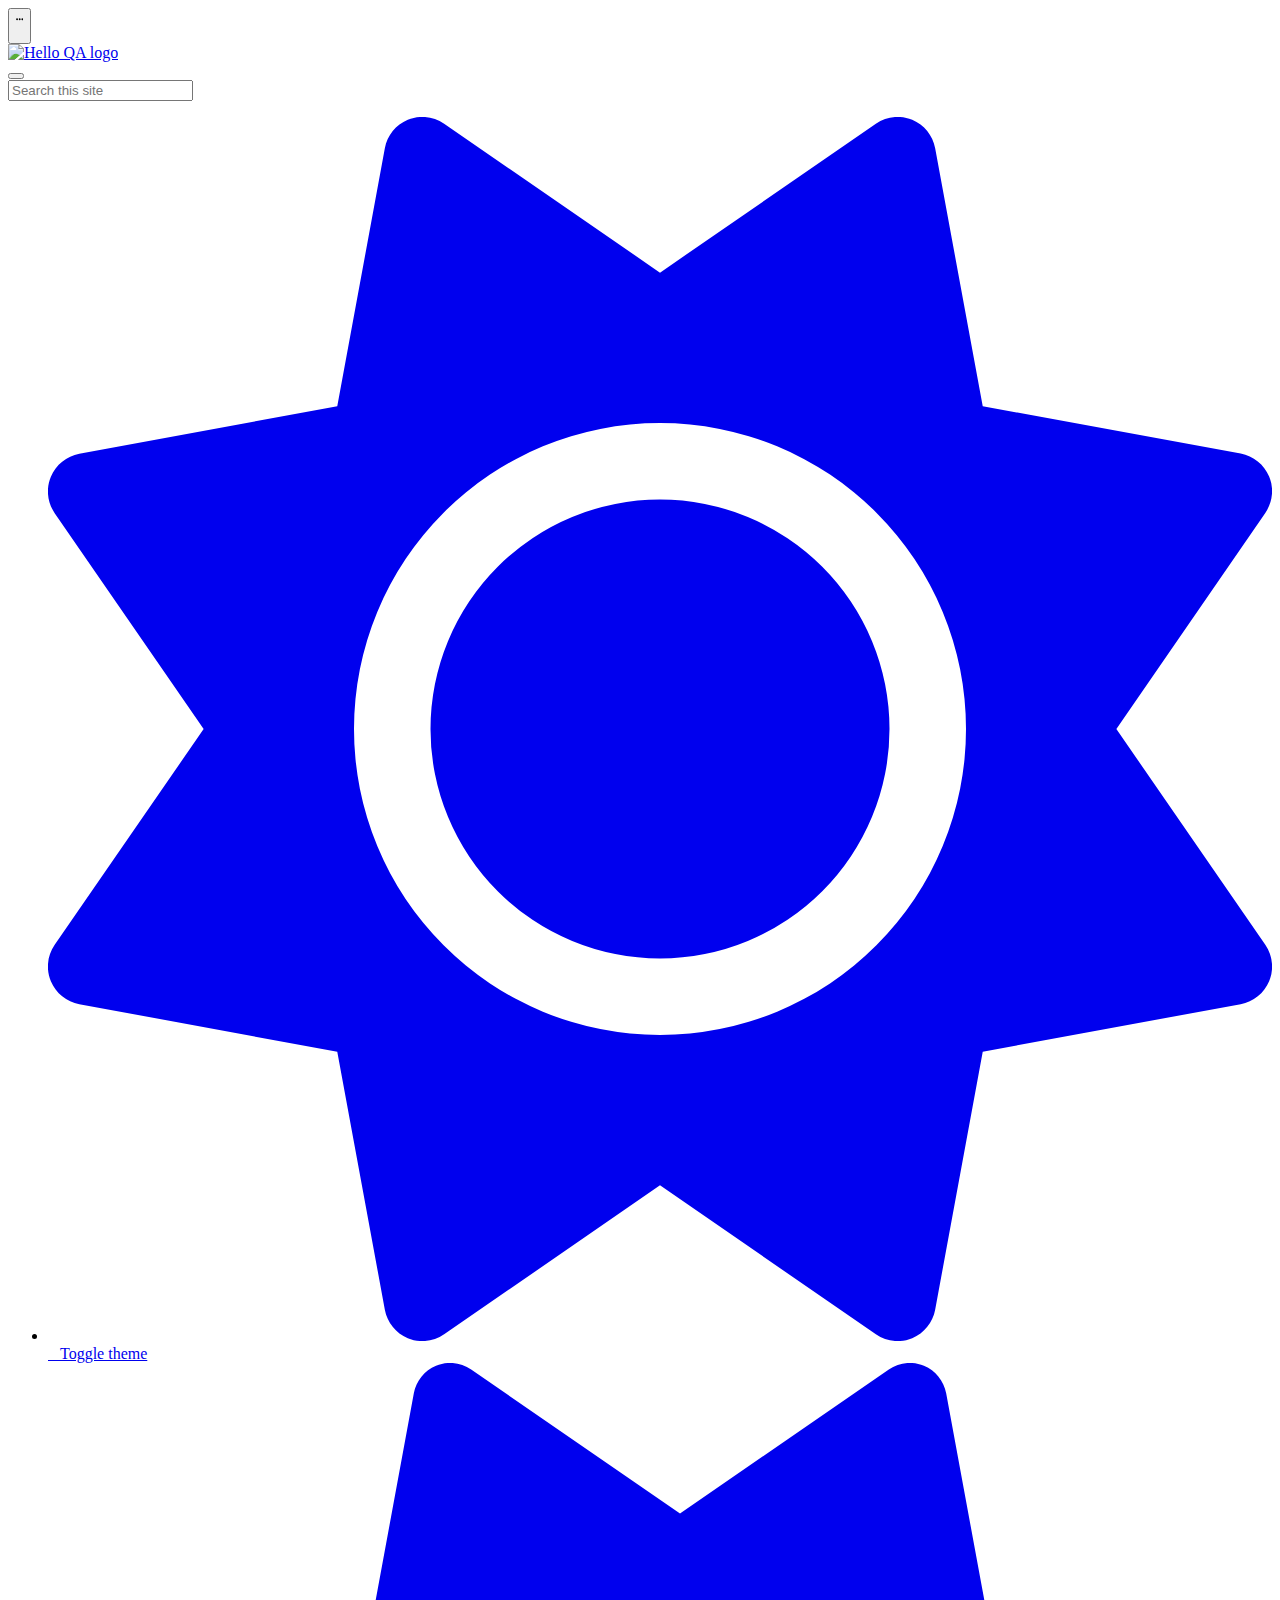
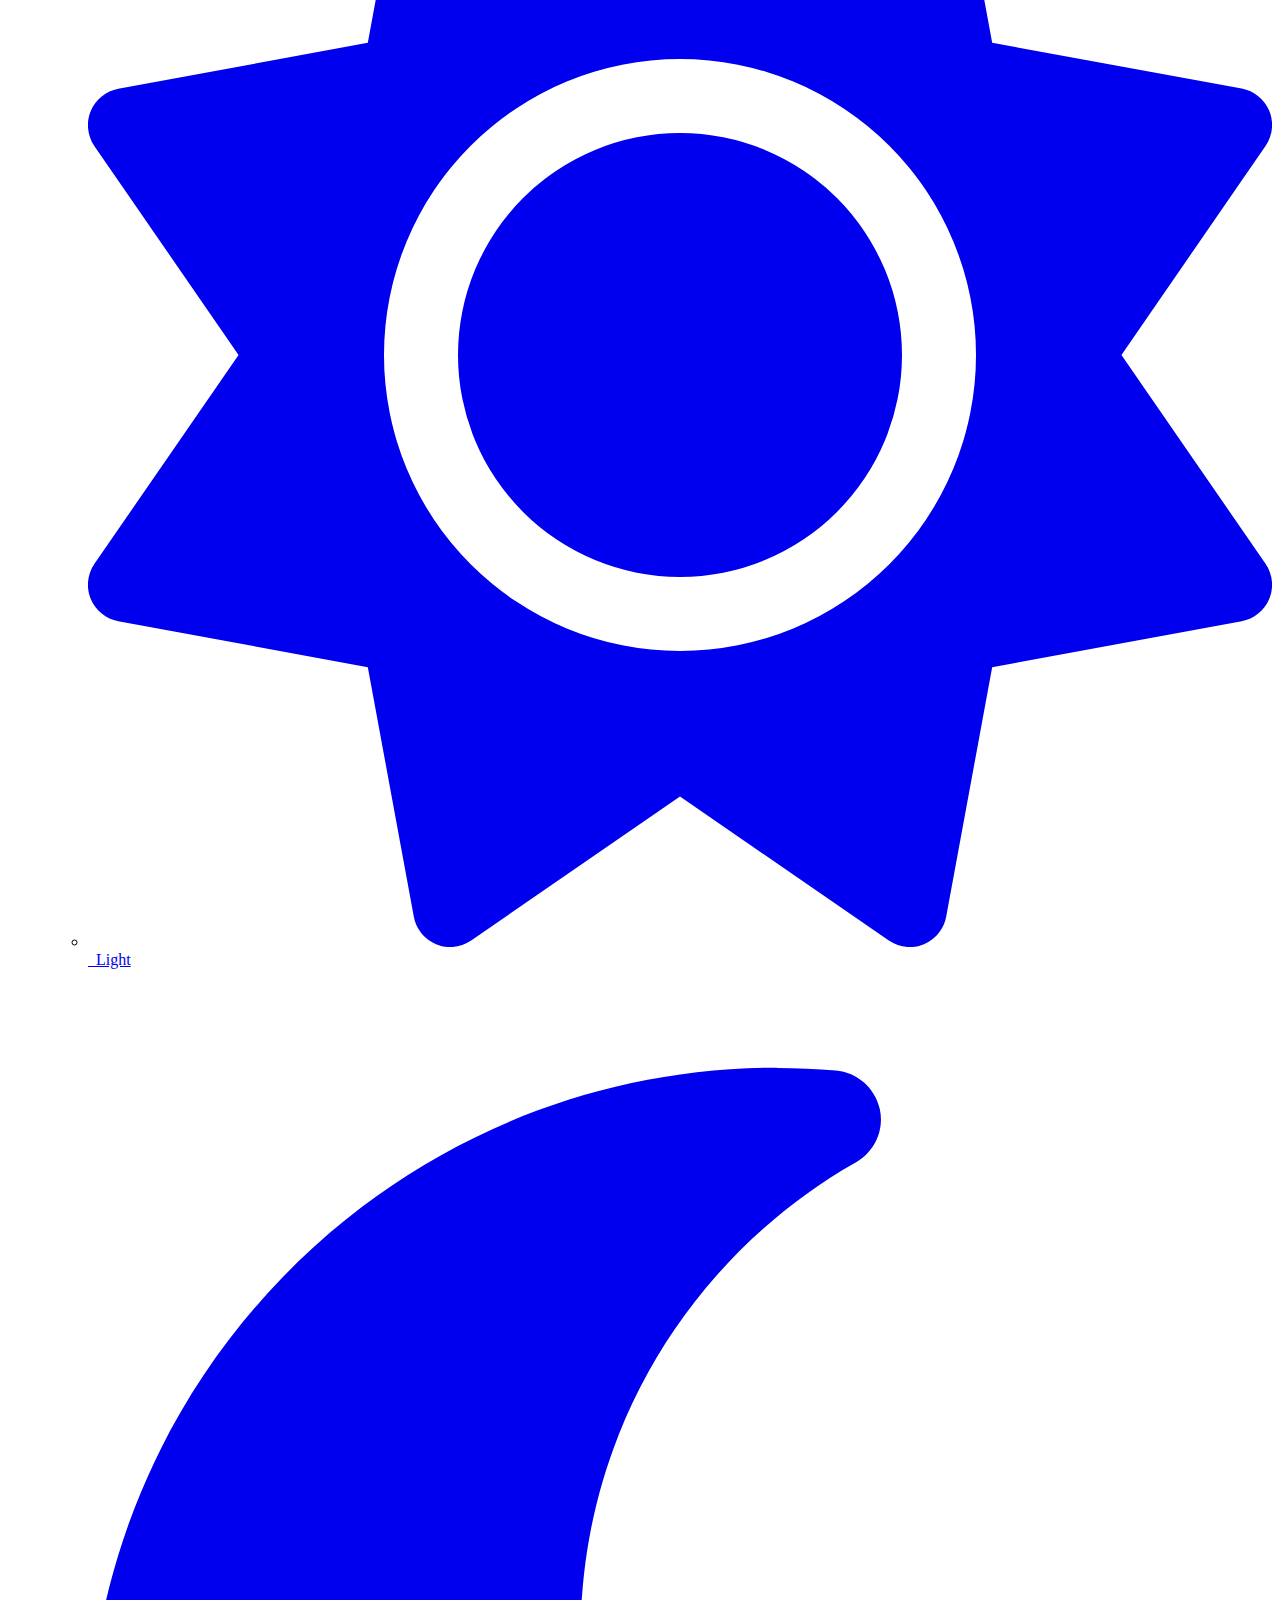
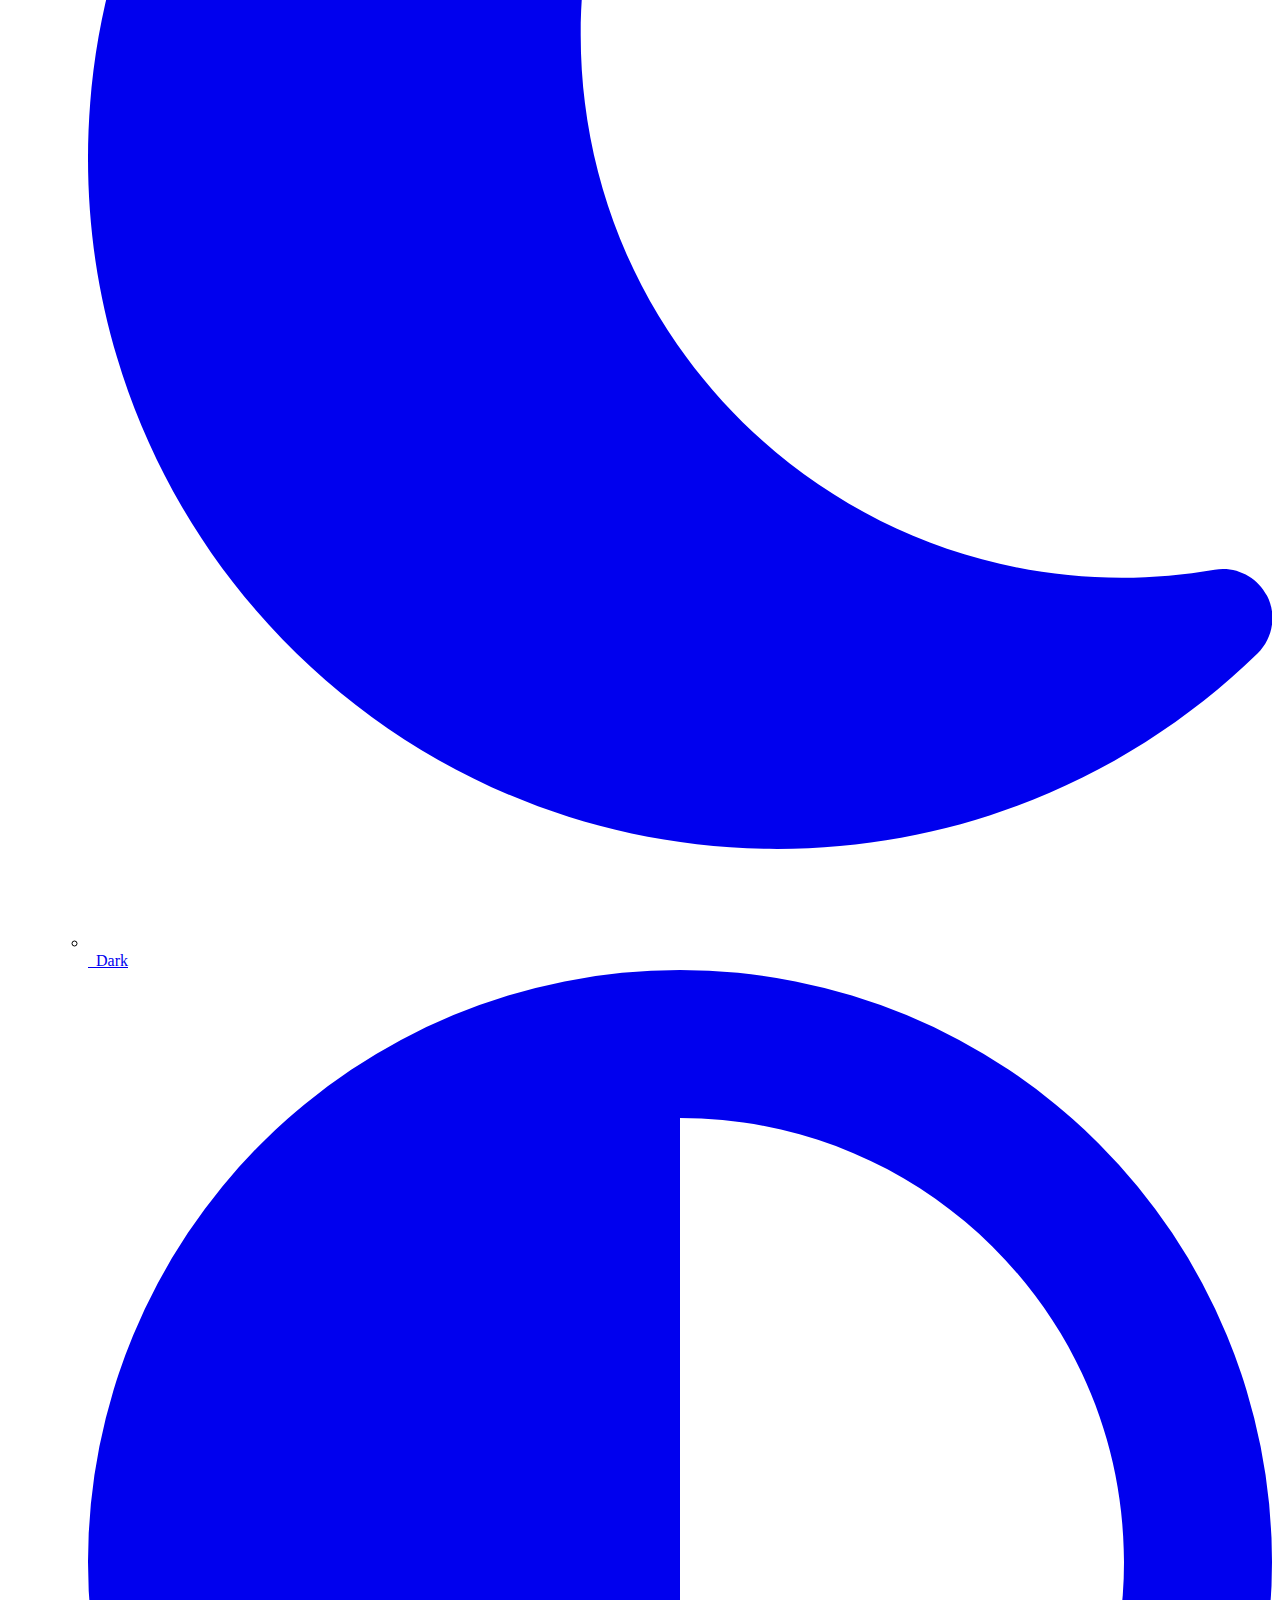
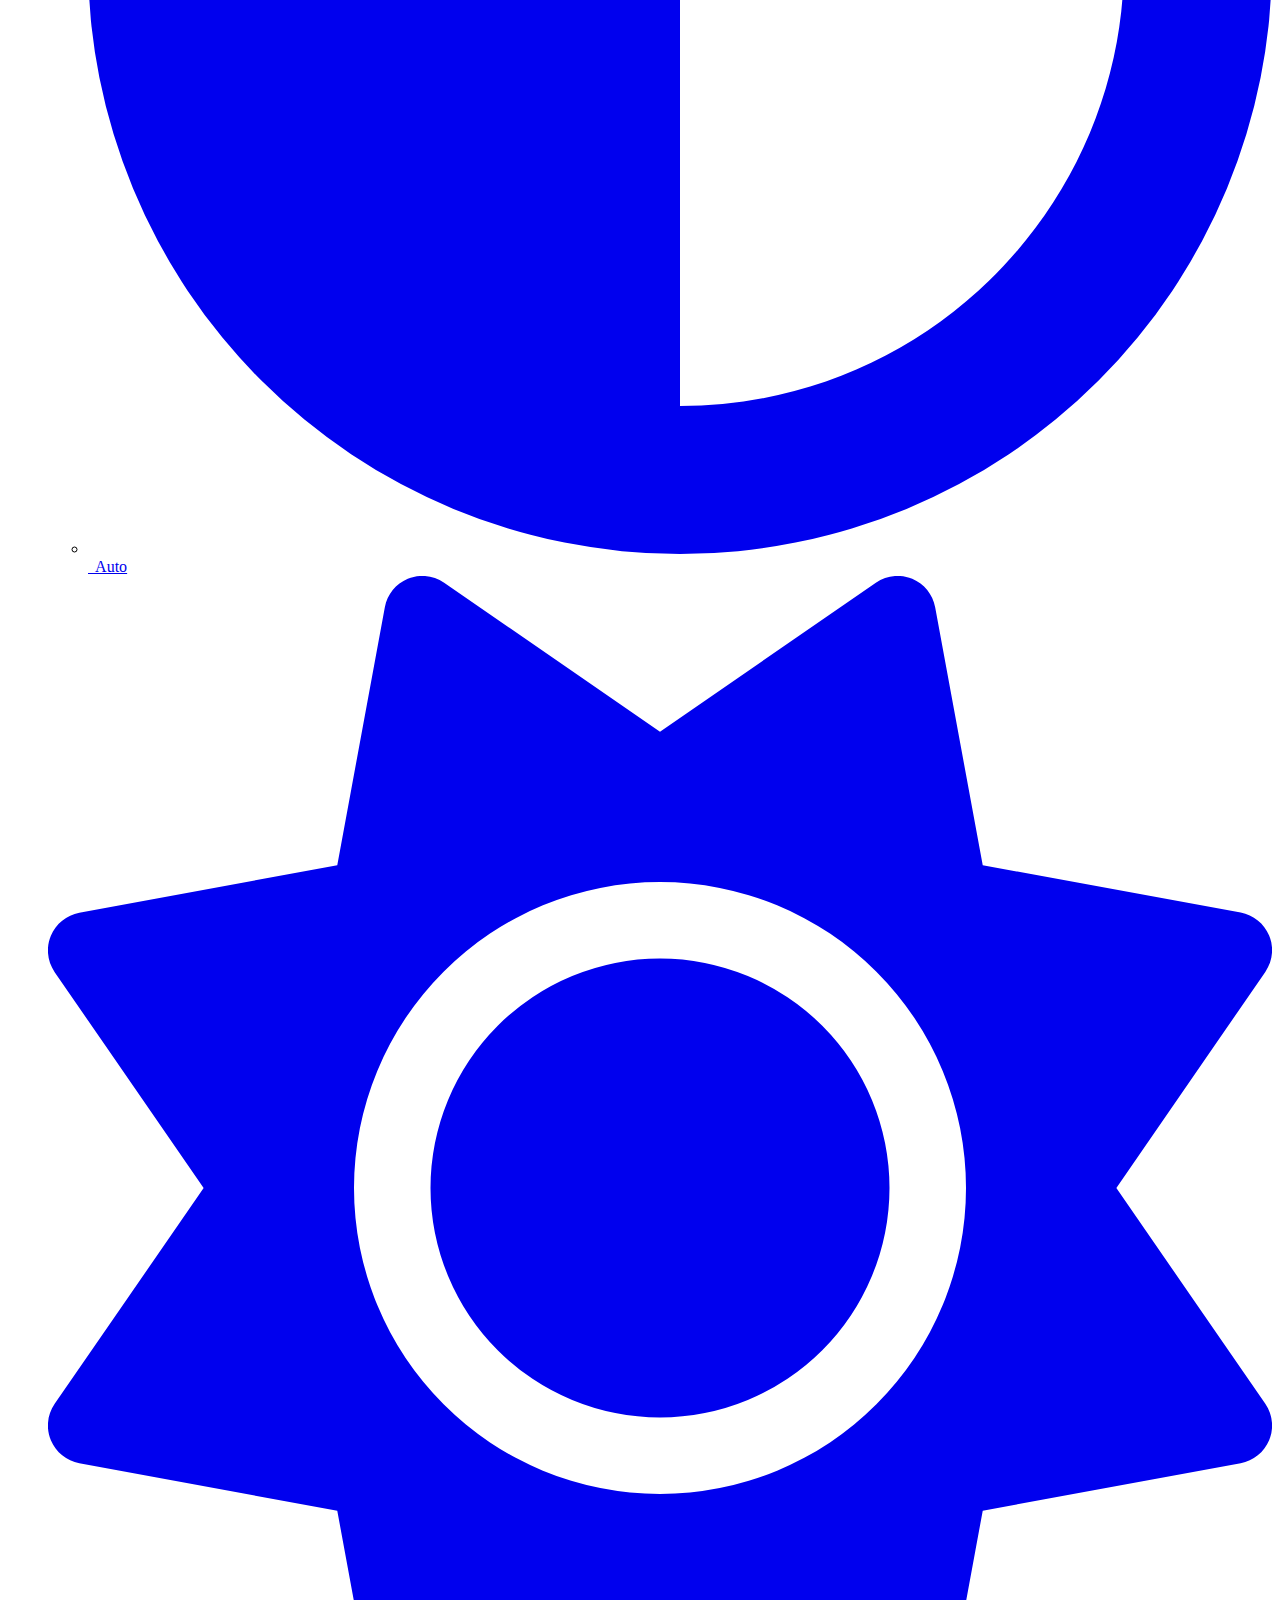
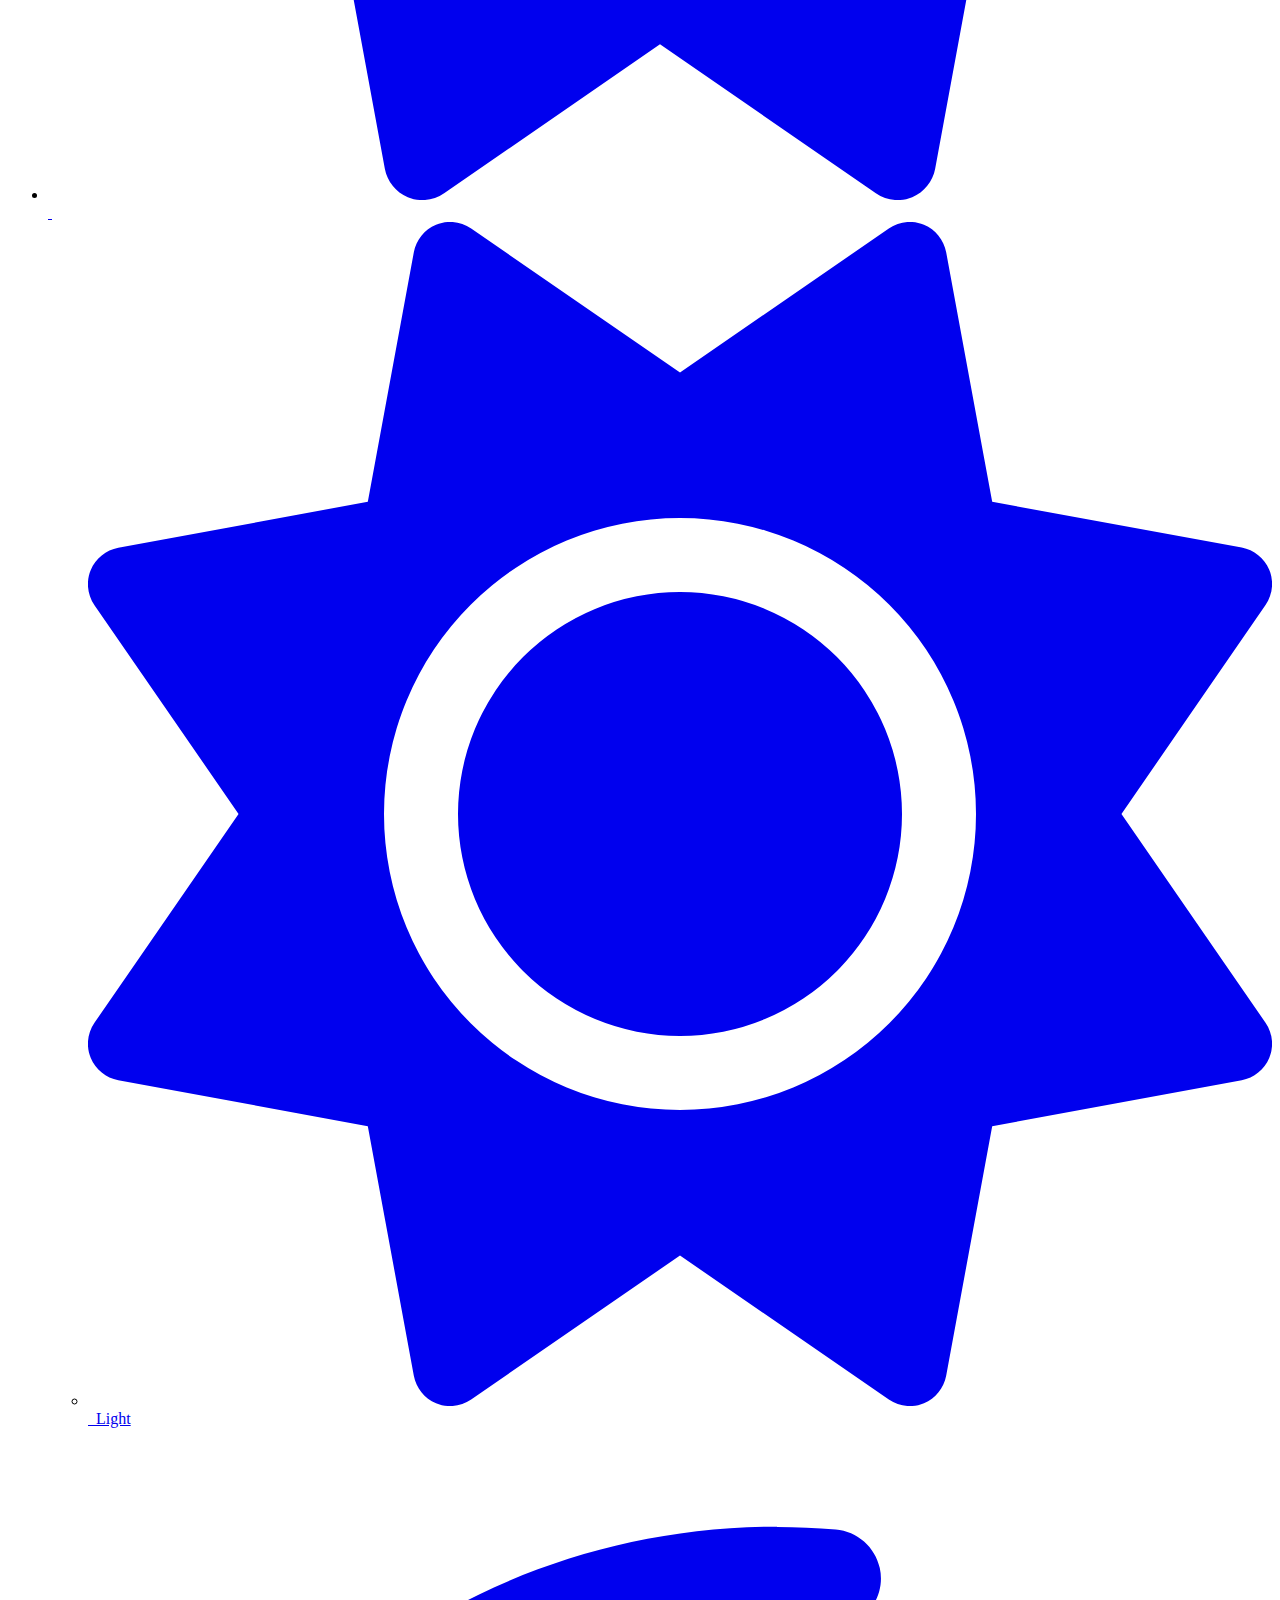
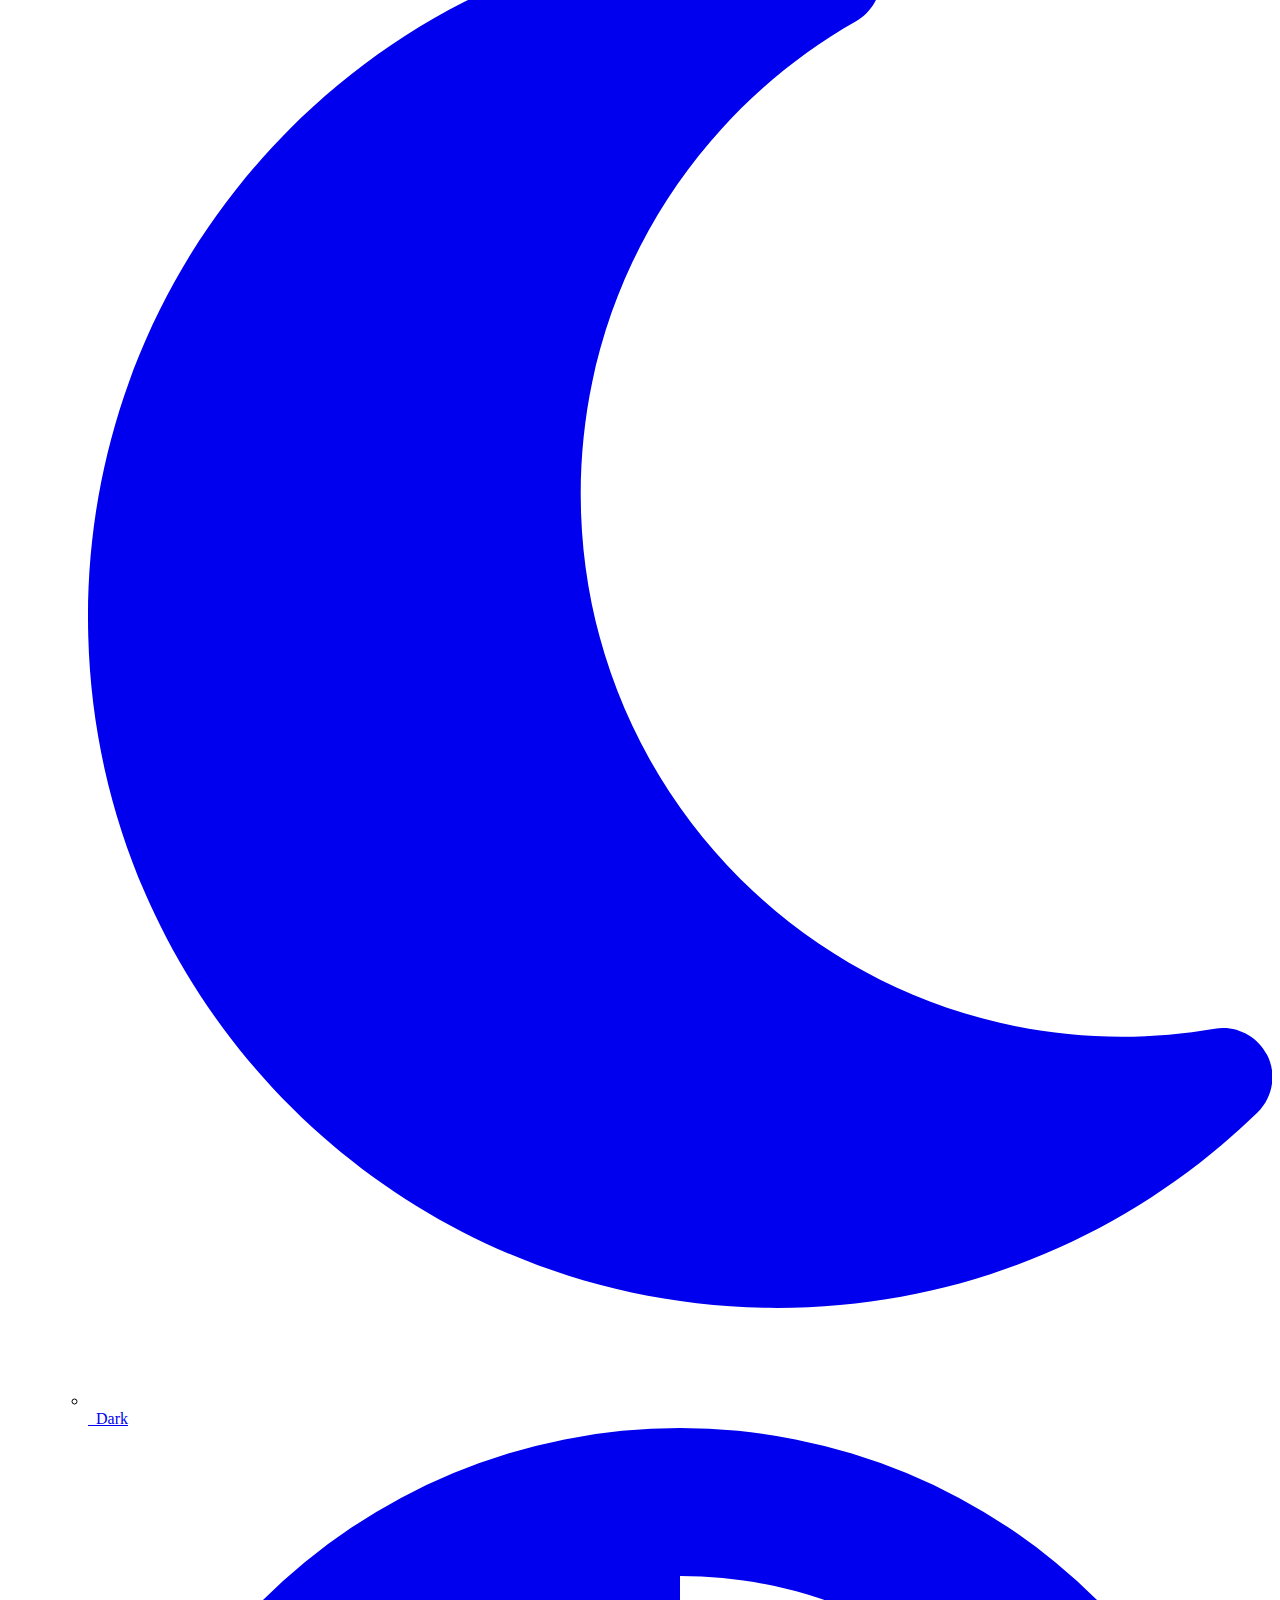
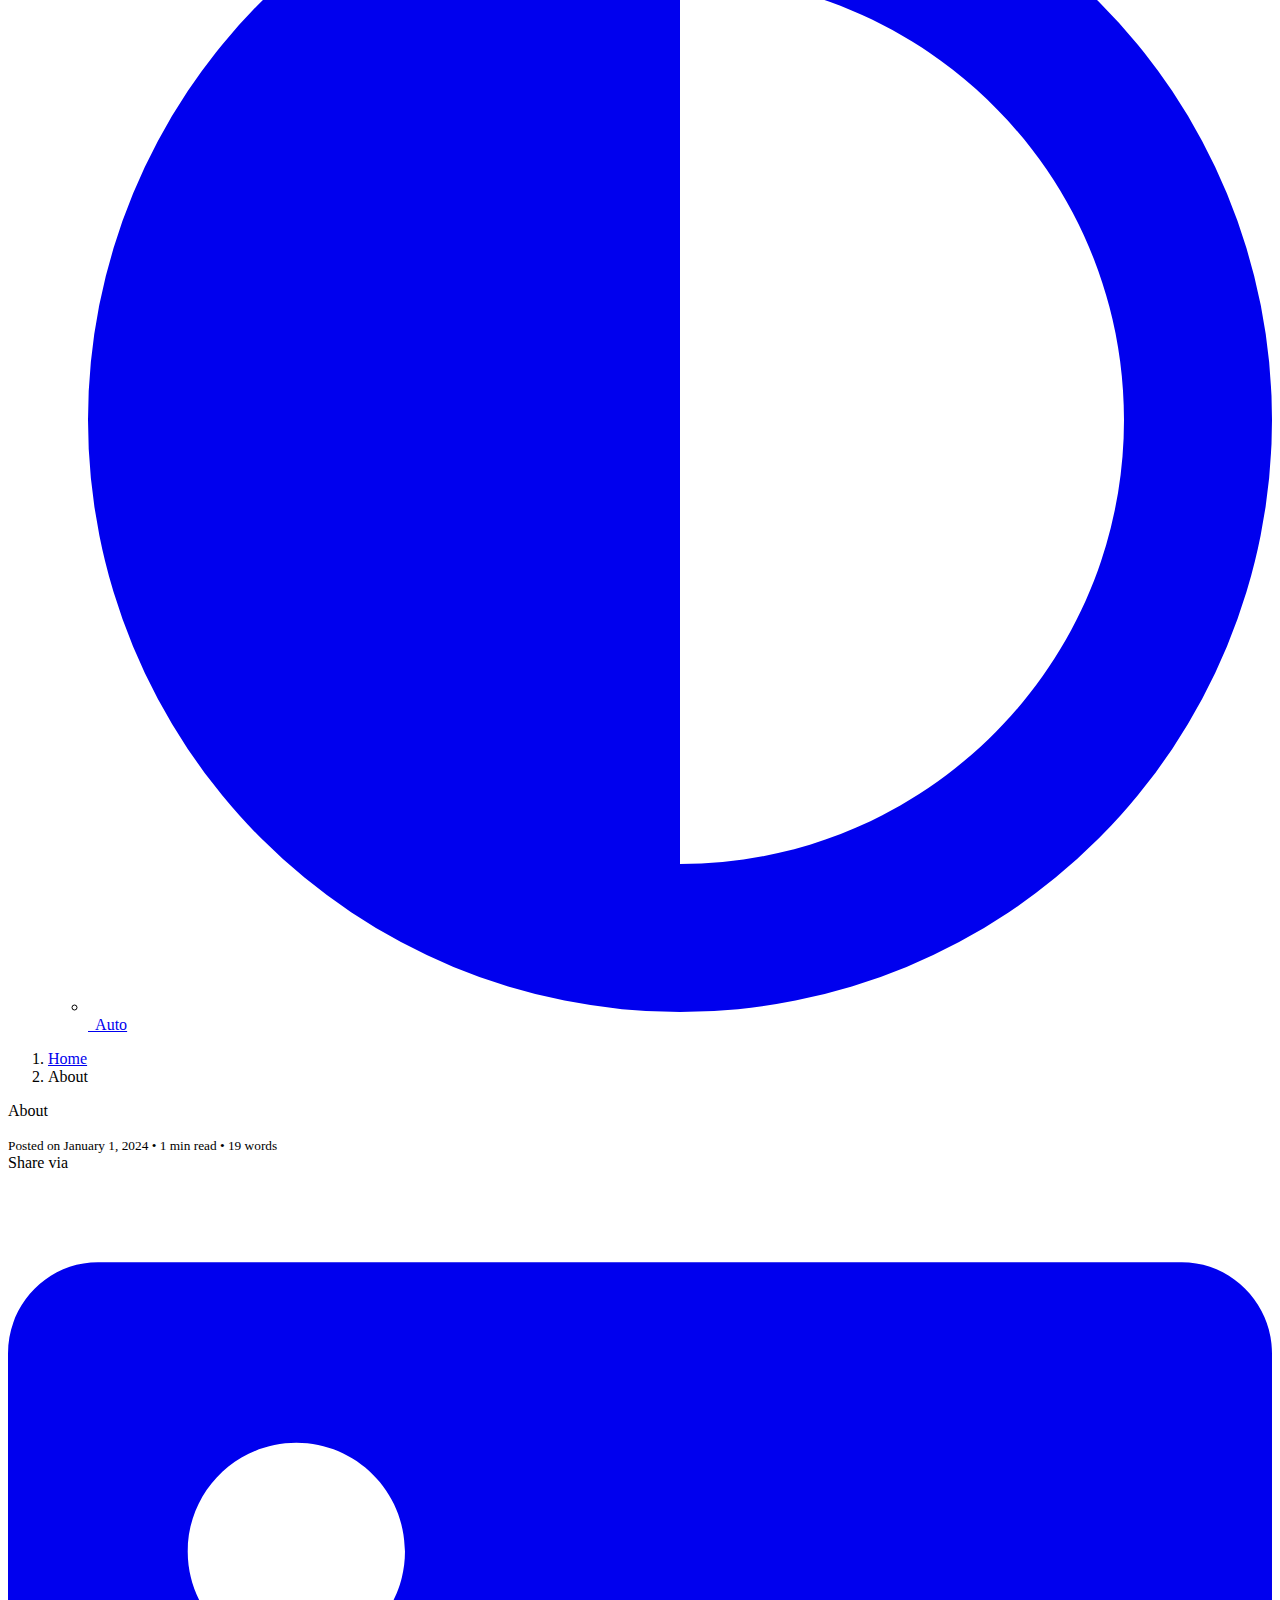
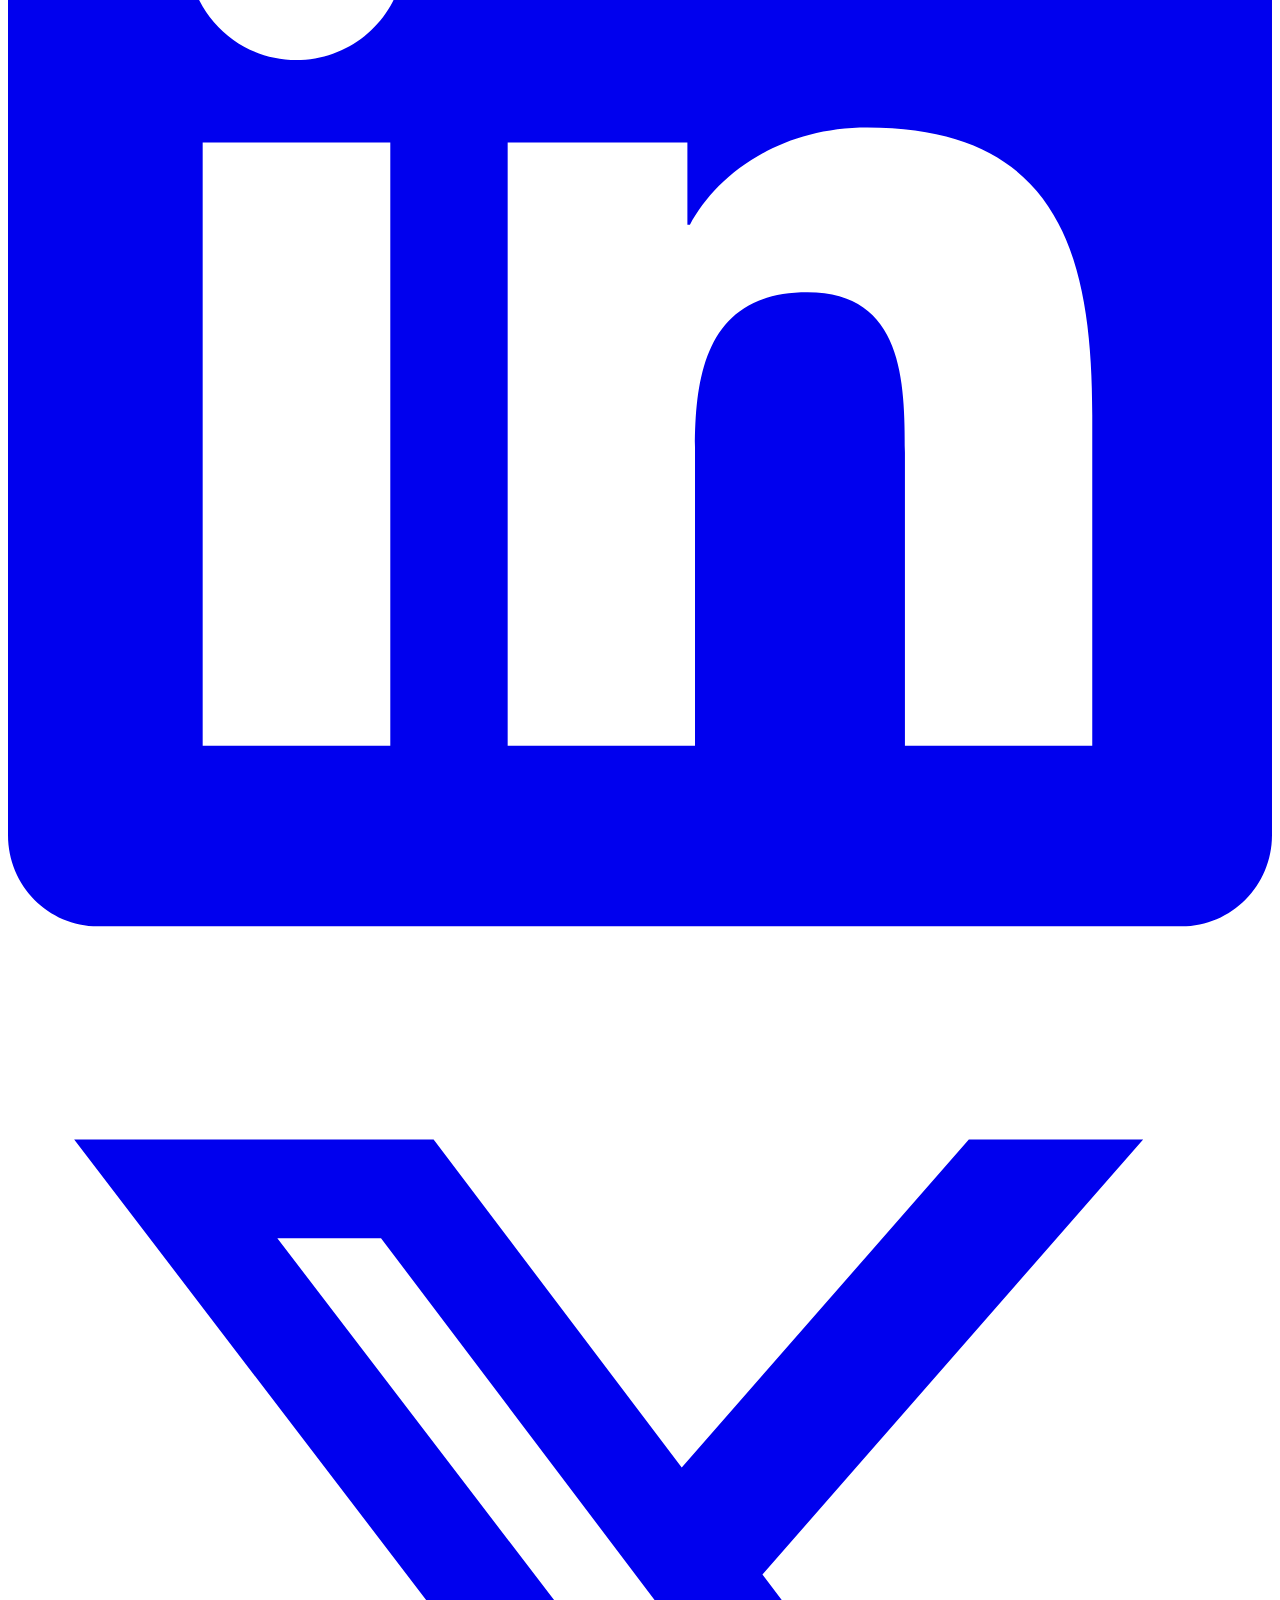
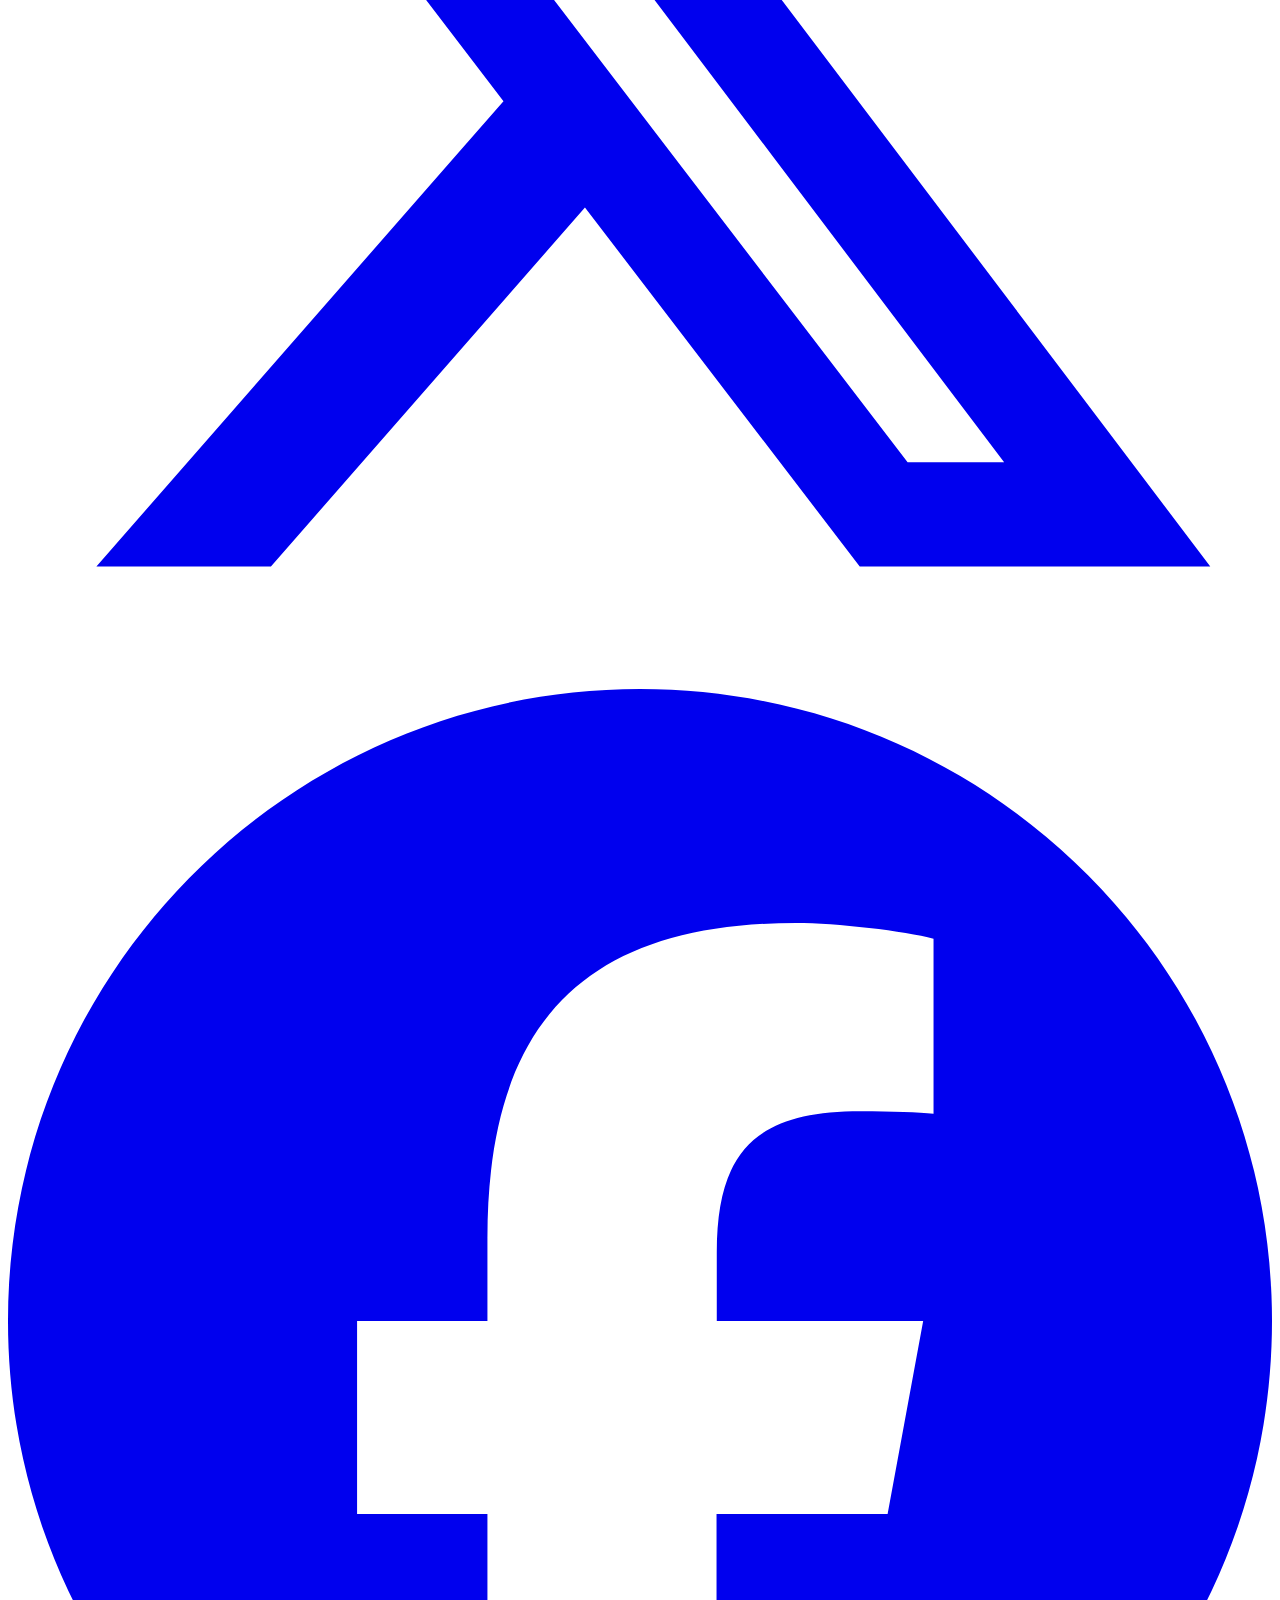
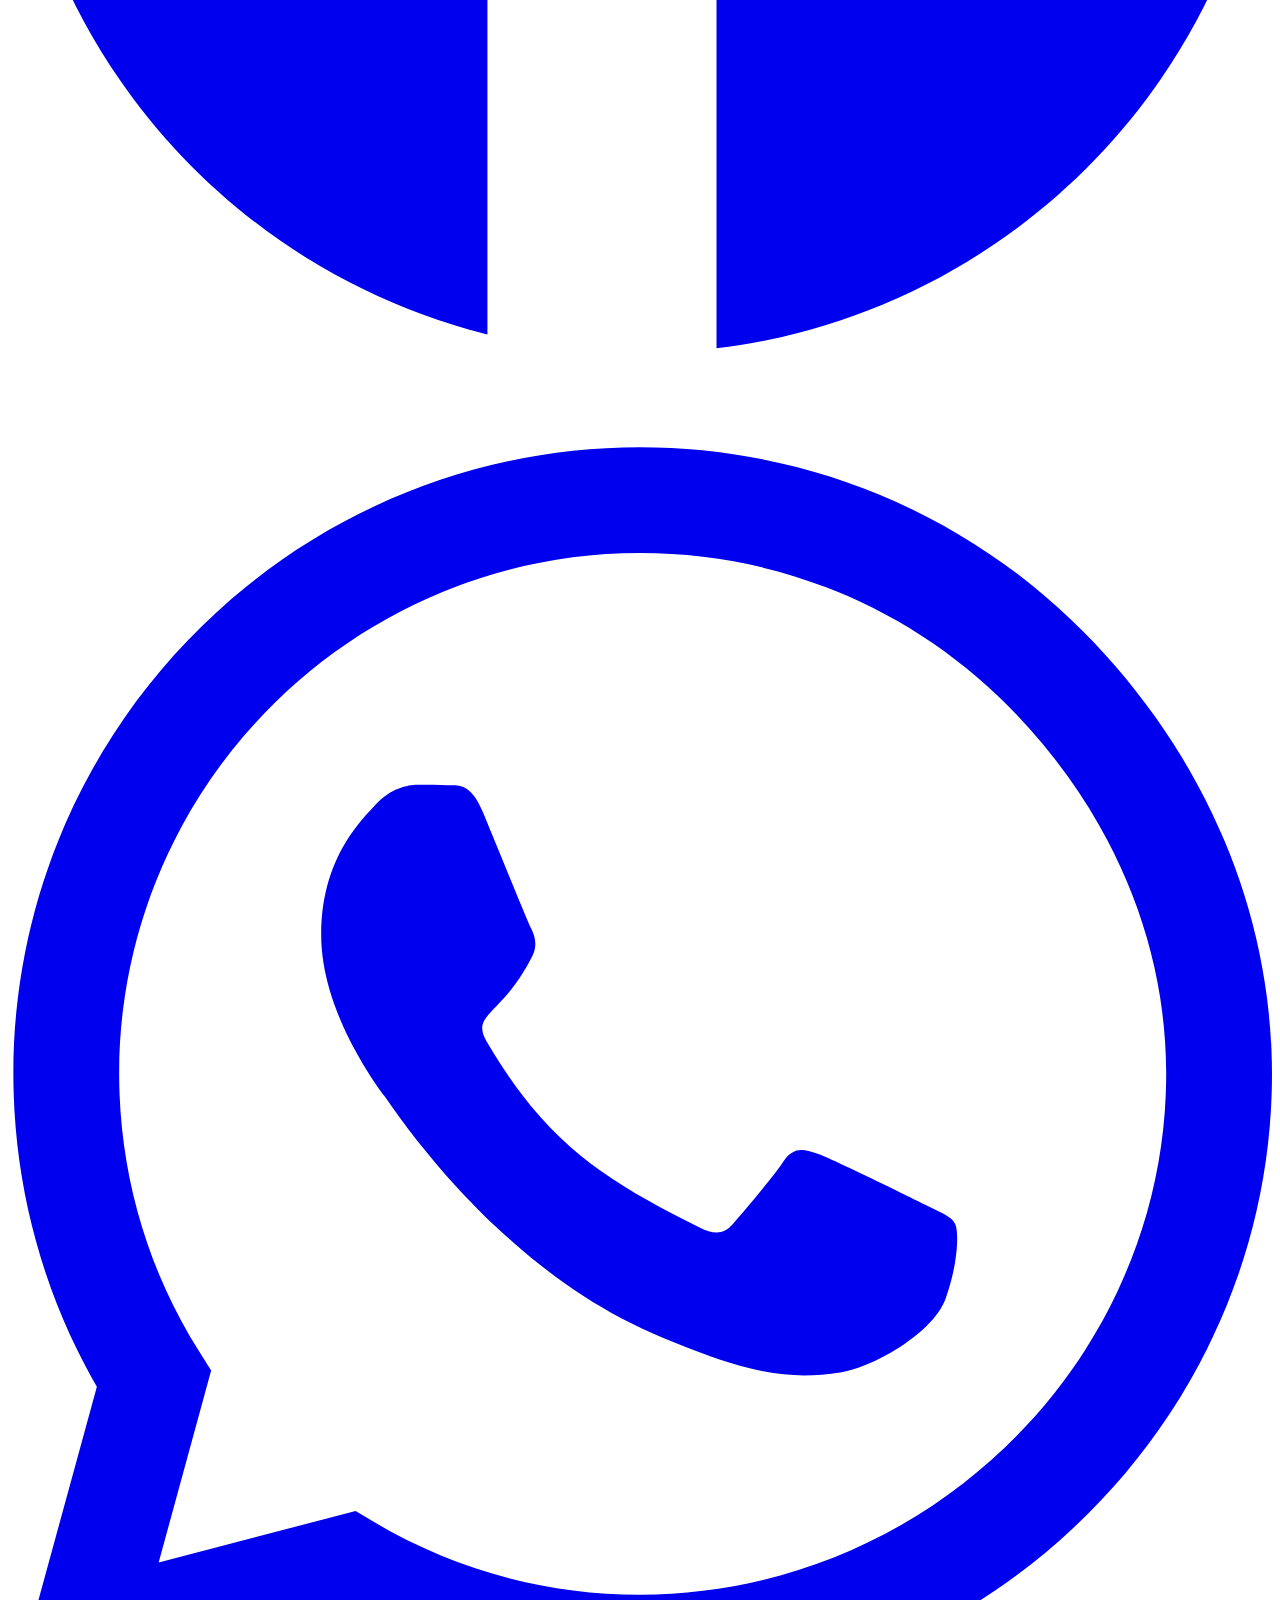
==== public/about/index.html @ 29c3bc79 "init" ====
<!doctype html>
<html lang="en" class="no-js">
    <head>
        
    <meta charset="utf-8">
    <meta name="viewport" content="width=device-width, initial-scale=1">
    <meta name="generator" content="Hugo 0.123.0">
    

<link rel="stylesheet" href="/css/main.min.c5782df184c7c4540f7dbdfa39f67d8ecf8340154d0c3f08061e48fb71fdb5e4.css" integrity="sha256-xXgt8YTHxFQPfb36OfZ9js+DQBVNDD8IBh5I+3H9teQ=" crossorigin="anonymous">






  <meta name="robots" content="index, follow">
    <meta name="googlebot" content="index, follow, max-snippet:-1, max-image-preview:large, max-video-preview:-1">
    <meta name="bingbot" content="index, follow, max-snippet:-1, max-image-preview:large, max-video-preview:-1">
  <title>Hello QA - About</title>
    <meta name="description" content="Hinode is a clean documentation and blog theme for your Hugo site based on Bootstrap 5.">

<link rel="canonical" href="https://example.org/about/">

<meta property="og:locale" content="en_US">
<meta property="og:type" content="article">
<meta property="og:title" content="About">
<meta property="og:description" content="Hinode is a clean documentation and blog theme for your Hugo site based on Bootstrap 5.">
<meta property="og:url" content="https://example.org/about/">
<meta property="og:site_name" content="Hello QA">
<meta property="article:published_time" content="2024-01-01T00:00:00+00:00">
    <meta property="article:modified_time" content="2024-01-01T00:00:00+00:00">
    <meta property="og:image" content="https://example.org/img/cloud-1280x640.jpg">
<meta property="og:image:alt" content="About">



<meta name="twitter:card" content="summary_large_image">


<meta name="twitter:title" content="About">
<meta name="twitter:description" content="Hinode is a clean documentation and blog theme for your Hugo site based on Bootstrap 5.">
<meta name="twitter:image" content="https://example.org/img/cloud-1280x640.jpg">
<meta name="twitter:image:alt" content="About">


<script type="application/ld+json">
{
  "@context": "https://schema.org",
  "@graph": [
    {
      "@type": "Organization",
        "@id": "https://example.org/#/schema/organization/1",
      "name": "Hinode",
      "url": "https://example.org/",
      "sameAs": [
        , "https://github.com/gethinode/hinode"
        ],
      "image": {
          "@type": "ImageObject",
          "@id": "https://example.org/#/schema/image/1",
          "url": "https://example.org/\u003cnil\u003e",
          "width": null ,
          "height": null ,
          "caption": "Hinode"
        }
      },
    {
      "@type": "WebSite",
      "@id": "https://example.org/#/schema/website/1",
      "url": "https://example.org/",
      "name": "Hello QA",
      "description": "Hinode is a clean documentation and blog theme for your Hugo site based on Bootstrap 5.",
      "publisher": {
          "@id": "https://example.org/#/schema/organization/1"
        }
      },
    {
      "@type": "WebPage",
      "@id": "https://example.org/about/",
      "url": "https://example.org/about/",
      "name": "About",
      "description": "我的说明书",
      "isPartOf": {
        "@id": "https://example.org/#/schema/website/1"
      },
      "about": {
          "@id": "https://example.org/#/schema/organization/1"
        },
      "datePublished": "2024-01-01T00:00:00CET",
      "dateModified": "2024-01-01T00:00:00CET",
      "breadcrumb": {
        "@id": "https://example.org/about/#/schema/breadcrumb/1"
      },
      "primaryImageOfPage": {
        "@id": "https://example.org/about/#/schema/image/2"
      },
      "inLanguage": "en-US",
      "potentialAction": [{
        "@type": "ReadAction", "target": ["https://example.org/about/"]
      }]
    },
    {
      "@type": "BreadcrumbList",
      "@id": "https://example.org/about/#/schema/breadcrumb/1",
      "name": "Breadcrumbs",
      "itemListElement": [{
        "@type": "ListItem",
        "position":  1 ,
        "item": {
          "@type": "WebPage",
          "@id": "https://example.org/",
          "url": "https://example.org/",
          "name": "Home"
          }
        },{
        "@type": "ListItem",
        "position":  2 ,
        "item": {
          "@id": "https://example.org/about/"
          }
        }]
    },

    {
      "@context": "https://schema.org",
      "@graph": [
        {
          "@type": "ImageObject",
          "@id": "https://example.org/about/#/schema/image/2",
          "url": "https://example.org/img/cloud-1280x640.jpg",
          "contentUrl": "https://example.org/img/cloud-1280x640.jpg",
          "caption": "About"
        }
      ]
    }

  ]
}
</script>
    <link rel="icon" type="image/png" sizes="16x16" href="/img/favicon_hu546703baadbac0de87b2f81dc4001b45_20430_16x16_resize_catmullrom_3.png">
        <link rel="icon" type="image/png" sizes="32x32" href="/img/favicon_hu546703baadbac0de87b2f81dc4001b45_20430_32x32_resize_catmullrom_3.png">
        <link rel="icon" type="image/png" sizes="48x48" href="/img/favicon_hu546703baadbac0de87b2f81dc4001b45_20430_48x48_resize_catmullrom_3.png">
        <link rel="apple-touch-icon" sizes="180x180" href="/img/favicon_hu546703baadbac0de87b2f81dc4001b45_20430_180x0_resize_catmullrom_3.png">
    

</head>

    <body><script src="/js/critical.bundle.min.752c5aeda0a4af89d321f071c829e7935376acf94a73d1eacb75f209d54ec3be.js" integrity="sha256-dSxa7aCkr4nTIfBxyCnnk1N2rPlKc9Hqy3XyCdVOw74=" crossorigin="anonymous"></script>
    <div class="d-flex flex-column min-vh-100">
            <div class="d-flex flex-column ">










<div class="container-fluid fixed-top p-0">






<nav class="navbar navbar-fixed-top navbar-expand-md bg-body p-4">
        <div class="container-xxl p-0">
            
            <div class="d-flex align-items-center">
                    <button class="navbar-toggler collapsed p-0 mx-auto invisible" type="button">









    

    <!-- <i class="fas fa-ellipsis fa-fw"></i> --><svg class="svg-inline--fa fas fa-ellipsis fa-fw" fill="currentColor" aria-hidden="true" role="img" viewBox="0 0 448 512"><path d="M8 256a56 56 0 1 1 112 0A56 56 0 1 1 8 256zm160 0a56 56 0 1 1 112 0 56 56 0 1 1 -112 0zm216-56a56 56 0 1 1 0 112 56 56 0 1 1 0-112z"/></svg>

    &nbsp;
</button></div>
    
            
            <a class="navbar-brand mx-auto" href="/" aria-label="Home">
                    <img src="/img/logo_icon.svg" alt="Hello QA logo" height="30" width="30"></a>
    
            
            <div class="d-flex">
                <button class="navbar-toggler main-nav-toggler collapsed p-0" type="button" data-bs-toggle="collapse" data-bs-target="#navbar-0-collapse"
                    aria-controls="navbar-0" aria-expanded="false" aria-label="Toggle main navigation">
                    <span class="toggler-icon top-bar emphasis"></span>
                    <span class="toggler-icon middle-bar emphasis"></span>
                    <span class="toggler-icon bottom-bar emphasis"></span>
                </button>
            </div>
    
            <div class="navbar-collapse collapse" id="navbar-0-collapse">
                <div class="d-flex ms-md-3">
    <form class="search position-relative flex-grow-1 me-auto">
        <input class="search-input form-control is-search" type="search" placeholder="Search this site" aria-label="Search this site" autocomplete="off">
        <div class="search-suggestions shadow bg-body rounded d-none" data-no-results="No results for"></div>
    </form>
</div>

                <ul class="navbar-nav ms-auto"><li class="nav-item dropdown d-md-none">
        <a class="nav-link dropdown-toggle" href="#!" role="button" data-bs-toggle="dropdown" aria-label="Toggle theme" aria-expanded="false" id="-theme-collapsed">
            <span class="theme-icon-active">









    

    <!-- <i class="fas fa-sun fa-fw"></i> --><svg class="svg-inline--fa fas fa-sun fa-fw" fill="currentColor" aria-hidden="true" role="img" viewBox="0 0 512 512"><path d="M361.5 1.2c5 2.1 8.6 6.6 9.6 11.9L391 121l107.9 19.8c5.3 1 9.8 4.6 11.9 9.6s1.5 10.7-1.6 15.2L446.9 256l62.3 90.3c3.1 4.5 3.7 10.2 1.6 15.2s-6.6 8.6-11.9 9.6L391 391 371.1 498.9c-1 5.3-4.6 9.8-9.6 11.9s-10.7 1.5-15.2-1.6L256 446.9l-90.3 62.3c-4.5 3.1-10.2 3.7-15.2 1.6s-8.6-6.6-9.6-11.9L121 391 13.1 371.1c-5.3-1-9.8-4.6-11.9-9.6s-1.5-10.7 1.6-15.2L65.1 256 2.8 165.7c-3.1-4.5-3.7-10.2-1.6-15.2s6.6-8.6 11.9-9.6L121 121 140.9 13.1c1-5.3 4.6-9.8 9.6-11.9s10.7-1.5 15.2 1.6L256 65.1 346.3 2.8c4.5-3.1 10.2-3.7 15.2-1.6zM160 256a96 96 0 1 1 192 0 96 96 0 1 1 -192 0zm224 0a128 128 0 1 0 -256 0 128 128 0 1 0 256 0z"/></svg>

    &nbsp;
</span>&nbsp;Toggle theme 
            <span class="d-md-none"></span>
        </a>
        <ul class="dropdown-menu dropdown-menu-end" aria-labelledby="-theme-collapsed">
            <li>
                <a class="dropdown-item switch-mode-collapsed" data-bs-theme-value="light" href="#!">
                    <span class="theme-icon">









    

    <!-- <i class="fas fa-sun fa-fw"></i> --><svg class="svg-inline--fa fas fa-sun fa-fw" fill="currentColor" aria-hidden="true" role="img" viewBox="0 0 512 512"><path d="M361.5 1.2c5 2.1 8.6 6.6 9.6 11.9L391 121l107.9 19.8c5.3 1 9.8 4.6 11.9 9.6s1.5 10.7-1.6 15.2L446.9 256l62.3 90.3c3.1 4.5 3.7 10.2 1.6 15.2s-6.6 8.6-11.9 9.6L391 391 371.1 498.9c-1 5.3-4.6 9.8-9.6 11.9s-10.7 1.5-15.2-1.6L256 446.9l-90.3 62.3c-4.5 3.1-10.2 3.7-15.2 1.6s-8.6-6.6-9.6-11.9L121 391 13.1 371.1c-5.3-1-9.8-4.6-11.9-9.6s-1.5-10.7 1.6-15.2L65.1 256 2.8 165.7c-3.1-4.5-3.7-10.2-1.6-15.2s6.6-8.6 11.9-9.6L121 121 140.9 13.1c1-5.3 4.6-9.8 9.6-11.9s10.7-1.5 15.2 1.6L256 65.1 346.3 2.8c4.5-3.1 10.2-3.7 15.2-1.6zM160 256a96 96 0 1 1 192 0 96 96 0 1 1 -192 0zm224 0a128 128 0 1 0 -256 0 128 128 0 1 0 256 0z"/></svg>

    
</span>&nbsp;
                    Light
                </a>
            </li>
            <li>
                <a class="dropdown-item switch-mode-collapsed" data-bs-theme-value="dark" href="#!">
                    <span class="theme-icon">









    

    <!-- <i class="fas fa-moon fa-fw"></i> --><svg class="svg-inline--fa fas fa-moon fa-fw" fill="currentColor" aria-hidden="true" role="img" viewBox="0 0 384 512"><path d="M223.5 32C100 32 0 132.3 0 256S100 480 223.5 480c60.6 0 115.5-24.2 155.8-63.4c5-4.9 6.3-12.5 3.1-18.7s-10.1-9.7-17-8.5c-9.8 1.7-19.8 2.6-30.1 2.6c-96.9 0-175.5-78.8-175.5-176c0-65.8 36-123.1 89.3-153.3c6.1-3.5 9.2-10.5 7.7-17.3s-7.3-11.9-14.3-12.5c-6.3-.5-12.6-.8-19-.8z"/></svg>

    
</span>&nbsp;
                    Dark
                </a>
            </li>
            <li>
                <a class="dropdown-item switch-mode-collapsed" data-bs-theme-value="auto" href="#!">
                    <span class="theme-icon">









    

    <!-- <i class="fas fa-circle-half-stroke fa-fw"></i> --><svg class="svg-inline--fa fas fa-circle-half-stroke fa-fw" fill="currentColor" aria-hidden="true" role="img" viewBox="0 0 512 512"><path d="M448 256c0-106-86-192-192-192V448c106 0 192-86 192-192zM0 256a256 256 0 1 1 512 0A256 256 0 1 1 0 256z"/></svg>

    
</span>&nbsp;
                    Auto
                </a>
            </li>
        </ul>
    </li><li class="nav-item dropdown d-none d-md-block">
        <a class="nav-link dropdown-toggle" href="#!" role="button" data-bs-toggle="dropdown" aria-label="Toggle theme" aria-expanded="false" id="-theme">
            <span class="theme-icon-active">









    

    <!-- <i class="fas fa-sun fa-fw"></i> --><svg class="svg-inline--fa fas fa-sun fa-fw" fill="currentColor" aria-hidden="true" role="img" viewBox="0 0 512 512"><path d="M361.5 1.2c5 2.1 8.6 6.6 9.6 11.9L391 121l107.9 19.8c5.3 1 9.8 4.6 11.9 9.6s1.5 10.7-1.6 15.2L446.9 256l62.3 90.3c3.1 4.5 3.7 10.2 1.6 15.2s-6.6 8.6-11.9 9.6L391 391 371.1 498.9c-1 5.3-4.6 9.8-9.6 11.9s-10.7 1.5-15.2-1.6L256 446.9l-90.3 62.3c-4.5 3.1-10.2 3.7-15.2 1.6s-8.6-6.6-9.6-11.9L121 391 13.1 371.1c-5.3-1-9.8-4.6-11.9-9.6s-1.5-10.7 1.6-15.2L65.1 256 2.8 165.7c-3.1-4.5-3.7-10.2-1.6-15.2s6.6-8.6 11.9-9.6L121 121 140.9 13.1c1-5.3 4.6-9.8 9.6-11.9s10.7-1.5 15.2 1.6L256 65.1 346.3 2.8c4.5-3.1 10.2-3.7 15.2-1.6zM160 256a96 96 0 1 1 192 0 96 96 0 1 1 -192 0zm224 0a128 128 0 1 0 -256 0 128 128 0 1 0 256 0z"/></svg>

    &nbsp;
</span>
            <span class="d-md-none"></span>
        </a>
        <ul class="dropdown-menu dropdown-menu-end" aria-labelledby="-theme">
            <li>
                <a class="dropdown-item" data-bs-theme-value="light" href="#!">
                    <span class="theme-icon">









    

    <!-- <i class="fas fa-sun fa-fw"></i> --><svg class="svg-inline--fa fas fa-sun fa-fw" fill="currentColor" aria-hidden="true" role="img" viewBox="0 0 512 512"><path d="M361.5 1.2c5 2.1 8.6 6.6 9.6 11.9L391 121l107.9 19.8c5.3 1 9.8 4.6 11.9 9.6s1.5 10.7-1.6 15.2L446.9 256l62.3 90.3c3.1 4.5 3.7 10.2 1.6 15.2s-6.6 8.6-11.9 9.6L391 391 371.1 498.9c-1 5.3-4.6 9.8-9.6 11.9s-10.7 1.5-15.2-1.6L256 446.9l-90.3 62.3c-4.5 3.1-10.2 3.7-15.2 1.6s-8.6-6.6-9.6-11.9L121 391 13.1 371.1c-5.3-1-9.8-4.6-11.9-9.6s-1.5-10.7 1.6-15.2L65.1 256 2.8 165.7c-3.1-4.5-3.7-10.2-1.6-15.2s6.6-8.6 11.9-9.6L121 121 140.9 13.1c1-5.3 4.6-9.8 9.6-11.9s10.7-1.5 15.2 1.6L256 65.1 346.3 2.8c4.5-3.1 10.2-3.7 15.2-1.6zM160 256a96 96 0 1 1 192 0 96 96 0 1 1 -192 0zm224 0a128 128 0 1 0 -256 0 128 128 0 1 0 256 0z"/></svg>

    
</span>&nbsp;
                    Light
                </a>
            </li>
            <li>
                <a class="dropdown-item" data-bs-theme-value="dark" href="#!">
                    <span class="theme-icon">









    

    <!-- <i class="fas fa-moon fa-fw"></i> --><svg class="svg-inline--fa fas fa-moon fa-fw" fill="currentColor" aria-hidden="true" role="img" viewBox="0 0 384 512"><path d="M223.5 32C100 32 0 132.3 0 256S100 480 223.5 480c60.6 0 115.5-24.2 155.8-63.4c5-4.9 6.3-12.5 3.1-18.7s-10.1-9.7-17-8.5c-9.8 1.7-19.8 2.6-30.1 2.6c-96.9 0-175.5-78.8-175.5-176c0-65.8 36-123.1 89.3-153.3c6.1-3.5 9.2-10.5 7.7-17.3s-7.3-11.9-14.3-12.5c-6.3-.5-12.6-.8-19-.8z"/></svg>

    
</span>&nbsp;
                    Dark
                </a>
            </li>
            <li>
                <a class="dropdown-item" data-bs-theme-value="auto" href="#!">
                    <span class="theme-icon">









    

    <!-- <i class="fas fa-circle-half-stroke fa-fw"></i> --><svg class="svg-inline--fa fas fa-circle-half-stroke fa-fw" fill="currentColor" aria-hidden="true" role="img" viewBox="0 0 512 512"><path d="M448 256c0-106-86-192-192-192V448c106 0 192-86 192-192zM0 256a256 256 0 1 1 512 0A256 256 0 1 1 0 256z"/></svg>

    
</span>&nbsp;
                    Auto
                </a>
            </li>
        </ul>
    </li></ul>
            </div>
        </div>
    </nav>
</div>

<div class="main-content">
                    </div>
                
            </div>

            
                

    

    

    <div class="container-xxl flex-fill p-4 px-xxl-0">
        <div class="row row-cols-1 row-cols-md-2 row-cols-lg-3">
                <div class="col col-lg-2 d-none d-lg-block sidebar-overflow sticky-top pt-5">
                    
                </div>
                <div class="col-12 col-md-9 col-lg-8 mb-5 p-4">
                    










<nav aria-label="breadcrumb">
    <ol class="breadcrumb">
                <li class="breadcrumb-item"><a href="/">Home</a></li>
            <li class="breadcrumb-item active" aria-current="page">About</li>
    </ol>
</nav>
<p class="display-4 mt-5">About</p>

    <small class="text-body-secondary text-uppercase">
        Posted on January 1, 2024
            
        
        &bull;
        1&nbsp;min read &bull;
        19&nbsp;words
    </small>










<div class="py-3 text-body-secondary hstack gap-1">
            Share via 









    <a aria-label="Share via LinkedIn"
        href="https://www.linkedin.com/sharing/share-offsite/?url=https://example.org/about/" class="btn btn-primary  position-relative  btn-social p-0"
        role="button" >
        <div class="d-flex justify-content-center">
            <div class="my-auto"></div><div class="align-self-center">









    

    <!-- <i class="fab fa-linkedin fa-fw"></i> --><svg class="svg-inline--fa fab fa-linkedin fa-fw" fill="currentColor" aria-hidden="true" role="img" viewBox="0 0 448 512"><path d="M416 32H31.9C14.3 32 0 46.5 0 64.3v383.4C0 465.5 14.3 480 31.9 480H416c17.6 0 32-14.5 32-32.3V64.3c0-17.8-14.4-32.3-32-32.3zM135.4 416H69V202.2h66.5V416zm-33.2-243c-21.3 0-38.5-17.3-38.5-38.5S80.9 96 102.2 96c21.2 0 38.5 17.3 38.5 38.5 0 21.3-17.2 38.5-38.5 38.5zm282.1 243h-66.4V312c0-24.8-.5-56.7-34.5-56.7-34.6 0-39.9 27-39.9 54.9V416h-66.4V202.2h63.7v29.2h.9c8.9-16.8 30.6-34.5 62.9-34.5 67.2 0 79.7 44.3 79.7 101.9V416z"/></svg>

    
</div>
        </div></a>










    <a aria-label="Share via Twitter"
        href="https://twitter.com/home?status=https://example.org/about/" class="btn btn-primary  position-relative  btn-social p-0"
        role="button" >
        <div class="d-flex justify-content-center">
            <div class="my-auto"></div><div class="align-self-center">









    

    <!-- <i class="fab fa-x-twitter fa-fw"></i> --><svg class="svg-inline--fa fab fa-x-twitter fa-fw" fill="currentColor" aria-hidden="true" role="img" viewBox="0 0 512 512"><path d="M389.2 48h70.6L305.6 224.2 487 464H345L233.7 318.6 106.5 464H35.8L200.7 275.5 26.8 48H172.4L272.9 180.9 389.2 48zM364.4 421.8h39.1L151.1 88h-42L364.4 421.8z"/></svg>

    
</div>
        </div></a>










    <a aria-label="Share via Facebook"
        href="https://www.facebook.com/sharer.php?u=https://example.org/about/" class="btn btn-primary  position-relative  btn-social p-0"
        role="button" >
        <div class="d-flex justify-content-center">
            <div class="my-auto"></div><div class="align-self-center">









    

    <!-- <i class="fab fa-facebook fa-fw"></i> --><svg class="svg-inline--fa fab fa-facebook fa-fw" fill="currentColor" aria-hidden="true" role="img" viewBox="0 0 512 512"><path d="M512 256C512 114.6 397.4 0 256 0S0 114.6 0 256C0 376 82.7 476.8 194.2 504.5V334.2H141.4V256h52.8V222.3c0-87.1 39.4-127.5 125-127.5c16.2 0 44.2 3.2 55.7 6.4V172c-6-.6-16.5-1-29.6-1c-42 0-58.2 15.9-58.2 57.2V256h83.6l-14.4 78.2H287V510.1C413.8 494.8 512 386.9 512 256h0z"/></svg>

    
</div>
        </div></a>










    <a aria-label="Share via WhatsApp"
        href="whatsapp://send?text=About%20https://example.org/about/" class="btn btn-primary  position-relative  btn-social p-0"
        role="button" >
        <div class="d-flex justify-content-center">
            <div class="my-auto"></div><div class="align-self-center">









    

    <!-- <i class="fab fa-whatsapp fa-fw"></i> --><svg class="svg-inline--fa fab fa-whatsapp fa-fw" fill="currentColor" aria-hidden="true" role="img" viewBox="0 0 448 512"><path d="M380.9 97.1C339 55.1 283.2 32 223.9 32c-122.4 0-222 99.6-222 222 0 39.1 10.2 77.3 29.6 111L0 480l117.7-30.9c32.4 17.7 68.9 27 106.1 27h.1c122.3 0 224.1-99.6 224.1-222 0-59.3-25.2-115-67.1-157zm-157 341.6c-33.2 0-65.7-8.9-94-25.7l-6.7-4-69.8 18.3L72 359.2l-4.4-7c-18.5-29.4-28.2-63.3-28.2-98.2 0-101.7 82.8-184.5 184.6-184.5 49.3 0 95.6 19.2 130.4 54.1 34.8 34.9 56.2 81.2 56.1 130.5 0 101.8-84.9 184.6-186.6 184.6zm101.2-138.2c-5.5-2.8-32.8-16.2-37.9-18-5.1-1.9-8.8-2.8-12.5 2.8-3.7 5.6-14.3 18-17.6 21.8-3.2 3.7-6.5 4.2-12 1.4-32.6-16.3-54-29.1-75.5-66-5.7-9.8 5.7-9.1 16.3-30.3 1.8-3.7.9-6.9-.5-9.7-1.4-2.8-12.5-30.1-17.1-41.2-4.5-10.8-9.1-9.3-12.5-9.5-3.2-.2-6.9-.2-10.6-.2-3.7 0-9.7 1.4-14.8 6.9-5.1 5.6-19.4 19-19.4 46.3 0 27.3 19.9 53.7 22.6 57.4 2.8 3.7 39.1 59.7 94.8 83.8 35.2 15.2 49 16.5 66.6 13.9 10.7-1.6 32.8-13.4 37.4-26.4 4.6-13 4.6-24.1 3.2-26.4-1.3-2.5-5-3.9-10.5-6.6z"/></svg>

    
</div>
        </div></a>








<div id="toast-message-email-4" class="toast" role="alert" aria-live="assertive" aria-atomic="true">
    <div class="toast-header">
        <strong class="me-auto">Hello QA</strong>
        <button type="button" class="btn-close" data-bs-dismiss="toast" aria-label="Close"></button>
    </div>
    <div class="toast-body">Link copied to clipboard</div>
</div>










    <a aria-label="Share via email"
        href="#!" data-toast-target="toast-message-email-4" data-clipboard="https://example.org/about/" class="btn btn-primary  position-relative  btn-social p-0"
        role="button" >
        <div class="d-flex justify-content-center">
            <div class="my-auto"></div><div class="align-self-center">









    

    <!-- <i class="fas fa-link fa-fw"></i> --><svg class="svg-inline--fa fas fa-link fa-fw" fill="currentColor" aria-hidden="true" role="img" viewBox="0 0 640 512"><path d="M579.8 267.7c56.5-56.5 56.5-148 0-204.5c-50-50-128.8-56.5-186.3-15.4l-1.6 1.1c-14.4 10.3-17.7 30.3-7.4 44.6s30.3 17.7 44.6 7.4l1.6-1.1c32.1-22.9 76-19.3 103.8 8.6c31.5 31.5 31.5 82.5 0 114L422.3 334.8c-31.5 31.5-82.5 31.5-114 0c-27.9-27.9-31.5-71.8-8.6-103.8l1.1-1.6c10.3-14.4 6.9-34.4-7.4-44.6s-34.4-6.9-44.6 7.4l-1.1 1.6C206.5 251.2 213 330 263 380c56.5 56.5 148 56.5 204.5 0L579.8 267.7zM60.2 244.3c-56.5 56.5-56.5 148 0 204.5c50 50 128.8 56.5 186.3 15.4l1.6-1.1c14.4-10.3 17.7-30.3 7.4-44.6s-30.3-17.7-44.6-7.4l-1.6 1.1c-32.1 22.9-76 19.3-103.8-8.6C74 372 74 321 105.5 289.5L217.7 177.2c31.5-31.5 82.5-31.5 114 0c27.9 27.9 31.5 71.8 8.6 103.9l-1.1 1.6c-10.3 14.4-6.9 34.4 7.4 44.6s34.4 6.9 44.6-7.4l1.1-1.6C433.5 260.8 427 182 377 132c-56.5-56.5-148-56.5-204.5 0L60.2 244.3z"/></svg>

    
</div>
        </div></a>

                
                









    <a aria-label="Share via system"
        href="#!" id="btn-webshare" class="btn btn-primary  position-relative  btn-social p-0"
        role="button"  data-sharing-description="%!s(<nil>)" data-sharing-title="%!s(<nil>)" data-sharing-url="%!s(<nil>)">
        <div class="d-flex justify-content-center">
            <div class="my-auto"></div><div class="align-self-center">









    

    <!-- <i class="fas fa-share-nodes fa-fw"></i> --><svg class="svg-inline--fa fas fa-share-nodes fa-fw" fill="currentColor" aria-hidden="true" role="img" viewBox="0 0 448 512"><path d="M352 224c53 0 96-43 96-96s-43-96-96-96s-96 43-96 96c0 4 .2 8 .7 11.9l-94.1 47C145.4 170.2 121.9 160 96 160c-53 0-96 43-96 96s43 96 96 96c25.9 0 49.4-10.2 66.6-26.9l94.1 47c-.5 3.9-.7 7.8-.7 11.9c0 53 43 96 96 96s96-43 96-96s-43-96-96-96c-25.9 0-49.4 10.2-66.6 26.9l-94.1-47c.5-3.9 .7-7.8 .7-11.9s-.2-8-.7-11.9l94.1-47C302.6 213.8 326.1 224 352 224z"/></svg>

    
</div>
        </div></a>
</div>
<p class="lead mb-5 mt-3">我的说明书</p>
<div class="d-md-none pb-5">






<div class="d-grid gap-2 mx-auto">
        









    <a aria-label="On this page"
        href="#toc-collapse" class="btn btn-outline-secondary  position-relative  toc-button"
        role="button"  data-bs-toggle="collapse" aria-expanded="false" aria-controls="toc-collapse">
        <div class="d-flex justify-content-between">
            <div class="my-auto">On this page</div><div class="align-self-center ps-1">









    

    <!-- <i class="fas fa-sort "></i> --><svg class="svg-inline--fa fas fa-sort " fill="currentColor" aria-hidden="true" role="img" viewBox="0 0 320 512"><path d="M137.4 41.4c12.5-12.5 32.8-12.5 45.3 0l128 128c9.2 9.2 11.9 22.9 6.9 34.9s-16.6 19.8-29.6 19.8H32c-12.9 0-24.6-7.8-29.6-19.8s-2.2-25.7 6.9-34.9l128-128zm0 429.3l-128-128c-9.2-9.2-11.9-22.9-6.9-34.9s16.6-19.8 29.6-19.8H288c12.9 0 24.6 7.8 29.6 19.8s2.2 25.7-6.9 34.9l-128 128c-12.5 12.5-32.8 12.5-45.3 0z"/></svg>

    
</div>
        </div></a>&nbsp;
</div>

    <p>
        <div class="collapse border bg-body-tertiary rounded p-1 navbar-nav-scroll" id="toc-collapse">
            <div class="toc toc-panel text-body p-2">
                <small><nav id="TableOfContents">
  <ul>
    <li><a href="#个人经历">个人经历</a></li>
    <li><a href="#我可以提供">我可以提供</a></li>
  </ul>
</nav></small>
            </div>
        </div>
    </p>
</div>
        
    












            
            
        <figure class="img-wrap mb-5">
    
    <div class=""><img class="img-fluid rounded"
                src="/img/cloud-1400x600.jpg"
                
                fetchpriority="high"
                srcset="/img/cloud-576x247.webp 576w, /img/cloud-768x329.webp 768w, /img/cloud-992x425.webp 992w, /img/cloud-1200x514.webp 1200w, /img/cloud-1400x600.webp 1400w" sizes="100vw"
                height="600"
                width="1400"
                alt="About">
    </div><figcaption class="figure-caption">Photo by OPEN AI</figcaption>
        </figure>
<h2 id="个人经历" class="heading">个人经历 <a href="#%e4%b8%aa%e4%ba%ba%e7%bb%8f%e5%8e%86" aria-labelledby="个人经历">









    

    <!-- <i class="fas fa-link anchor"></i> --><svg class="svg-inline--fa fas fa-link anchor" fill="currentColor" aria-hidden="true" role="img" viewBox="0 0 640 512"><path d="M579.8 267.7c56.5-56.5 56.5-148 0-204.5c-50-50-128.8-56.5-186.3-15.4l-1.6 1.1c-14.4 10.3-17.7 30.3-7.4 44.6s30.3 17.7 44.6 7.4l1.6-1.1c32.1-22.9 76-19.3 103.8 8.6c31.5 31.5 31.5 82.5 0 114L422.3 334.8c-31.5 31.5-82.5 31.5-114 0c-27.9-27.9-31.5-71.8-8.6-103.8l1.1-1.6c10.3-14.4 6.9-34.4-7.4-44.6s-34.4-6.9-44.6 7.4l-1.1 1.6C206.5 251.2 213 330 263 380c56.5 56.5 148 56.5 204.5 0L579.8 267.7zM60.2 244.3c-56.5 56.5-56.5 148 0 204.5c50 50 128.8 56.5 186.3 15.4l1.6-1.1c14.4-10.3 17.7-30.3 7.4-44.6s-30.3-17.7-44.6-7.4l-1.6 1.1c-32.1 22.9-76 19.3-103.8-8.6C74 372 74 321 105.5 289.5L217.7 177.2c31.5-31.5 82.5-31.5 114 0c27.9 27.9 31.5 71.8 8.6 103.9l-1.1 1.6c-10.3 14.4-6.9 34.4 7.4 44.6s34.4 6.9 44.6-7.4l1.1-1.6C433.5 260.8 427 182 377 132c-56.5-56.5-148-56.5-204.5 0L60.2 244.3z"/></svg>

    &nbsp;
</a></h2>
<p>3年的马来西亚电子钱包APP支付测试经验 👉





















<a href="https://www.touchngo.com.my" target="_blank" rel="noopener noreferrer"><strong>Touch&rsquo;n Go Digital</strong>&nbsp;









    

    <!-- <i class="fas fa-up-right-from-square fa-2xs"></i> --><svg class="svg-inline--fa fas fa-up-right-from-square fa-2xs" fill="currentColor" aria-hidden="true" role="img" viewBox="0 0 512 512"><path d="M352 0c-12.9 0-24.6 7.8-29.6 19.8s-2.2 25.7 6.9 34.9L370.7 96 201.4 265.4c-12.5 12.5-12.5 32.8 0 45.3s32.8 12.5 45.3 0L416 141.3l41.4 41.4c9.2 9.2 22.9 11.9 34.9 6.9s19.8-16.6 19.8-29.6V32c0-17.7-14.3-32-32-32H352zM80 32C35.8 32 0 67.8 0 112V432c0 44.2 35.8 80 80 80H400c44.2 0 80-35.8 80-80V320c0-17.7-14.3-32-32-32s-32 14.3-32 32V432c0 8.8-7.2 16-16 16H80c-8.8 0-16-7.2-16-16V112c0-8.8 7.2-16 16-16H192c17.7 0 32-14.3 32-32s-14.3-32-32-32H80z"/></svg>

    
</a> <br>
2+年跨境电商平台速卖通的物流和结算测试经验 👉





















<a href="https://aliexpress.ru" target="_blank" rel="noopener noreferrer"><strong>Aliexpress</strong>&nbsp;









    

    <!-- <i class="fas fa-up-right-from-square fa-2xs"></i> --><svg class="svg-inline--fa fas fa-up-right-from-square fa-2xs" fill="currentColor" aria-hidden="true" role="img" viewBox="0 0 512 512"><path d="M352 0c-12.9 0-24.6 7.8-29.6 19.8s-2.2 25.7 6.9 34.9L370.7 96 201.4 265.4c-12.5 12.5-12.5 32.8 0 45.3s32.8 12.5 45.3 0L416 141.3l41.4 41.4c9.2 9.2 22.9 11.9 34.9 6.9s19.8-16.6 19.8-29.6V32c0-17.7-14.3-32-32-32H352zM80 32C35.8 32 0 67.8 0 112V432c0 44.2 35.8 80 80 80H400c44.2 0 80-35.8 80-80V320c0-17.7-14.3-32-32-32s-32 14.3-32 32V432c0 8.8-7.2 16-16 16H80c-8.8 0-16-7.2-16-16V112c0-8.8 7.2-16 16-16H192c17.7 0 32-14.3 32-32s-14.3-32-32-32H80z"/></svg>

    
</a> <br>
4+年接口自动化测试经验 <br>
3+年测试效能建设，测试工具开发，测试平台搭建，持续测试 <br>
3+年测试专项经验，测试环境建设，巡检，资损防控建设，监控</p>

<h2 id="我可以提供" class="heading">我可以提供 <a href="#%e6%88%91%e5%8f%af%e4%bb%a5%e6%8f%90%e4%be%9b" aria-labelledby="我可以提供">









    

    <!-- <i class="fas fa-link anchor"></i> --><svg class="svg-inline--fa fas fa-link anchor" fill="currentColor" aria-hidden="true" role="img" viewBox="0 0 640 512"><path d="M579.8 267.7c56.5-56.5 56.5-148 0-204.5c-50-50-128.8-56.5-186.3-15.4l-1.6 1.1c-14.4 10.3-17.7 30.3-7.4 44.6s30.3 17.7 44.6 7.4l1.6-1.1c32.1-22.9 76-19.3 103.8 8.6c31.5 31.5 31.5 82.5 0 114L422.3 334.8c-31.5 31.5-82.5 31.5-114 0c-27.9-27.9-31.5-71.8-8.6-103.8l1.1-1.6c10.3-14.4 6.9-34.4-7.4-44.6s-34.4-6.9-44.6 7.4l-1.1 1.6C206.5 251.2 213 330 263 380c56.5 56.5 148 56.5 204.5 0L579.8 267.7zM60.2 244.3c-56.5 56.5-56.5 148 0 204.5c50 50 128.8 56.5 186.3 15.4l1.6-1.1c14.4-10.3 17.7-30.3 7.4-44.6s-30.3-17.7-44.6-7.4l-1.6 1.1c-32.1 22.9-76 19.3-103.8-8.6C74 372 74 321 105.5 289.5L217.7 177.2c31.5-31.5 82.5-31.5 114 0c27.9 27.9 31.5 71.8 8.6 103.9l-1.1 1.6c-10.3 14.4-6.9 34.4 7.4 44.6s34.4 6.9 44.6-7.4l1.1-1.6C433.5 260.8 427 182 377 132c-56.5-56.5-148-56.5-204.5 0L60.2 244.3z"/></svg>

    &nbsp;
</a></h2>
<p>完善的质量保障流程 <br>
自动化和资损防控建设 <br>
测试环境的搭建，优化，巡检，监控 <br>
测试效能建设，流程优化，提效工具建设，持续测试平台，性能测试工具</p>



    <div class="row row-cols-2 mt-5 mb-3">
    <div class="col">
        </div>
    <div class="col text-end">
        </div>
</div>


                </div>
                <div class="col col-md-3 col-lg-2 d-none d-md-block pt-5">
                    
    


<div class="toc toc-sidebar mb-5 my-md-0 ps-xl-3 mb-lg-5 p-3 text-body-secondary sticky-top">
    

    
        







<strong class="d-block h6 my-2 pb-2 border-bottom">On this page</strong>
    <nav id="TableOfContents">
  <ul>
    <li><a href="#个人经历">个人经历</a></li>
    <li><a href="#我可以提供">我可以提供</a></li>
  </ul>
</nav>

    </div>

                </div>
            </div>
        </div>



<footer class="container-fluid footer text-center p-3">
    <div class="container-xxl text-center">
        <small>
            Copyright © 2024 Hello QA All rights reserved.
            
            
                
                Powered by 





<a class="link-bg-footer" href="https://gethinode.com">Hinode</a>.
            
        </small>
    </div>
</footer>
        </div>

        <div id="toast-container" class="toast-container position-fixed bottom-0 end-0 p-3">







<div id="toast-copied-code-message" class="toast" role="alert" aria-live="assertive" aria-atomic="true">
    <div class="toast-header">
        <strong class="me-auto">Hello QA</strong>
        <button type="button" class="btn-close" data-bs-dismiss="toast" aria-label="Close"></button>
    </div>
    <div class="toast-body">Code copied to clipboard</div>
</div>
</div>
<script src="/js/main.bundle.min.9da015af00e50970058ea65cb173ca8ea103379140e25c00c189068bee9d2e35.js" integrity="sha256-naAVrwDlCXAFjqZcsXPKjqEDN5FA4lwAwYkGi&#43;6dLjU=" crossorigin="anonymous" async></script>
    

    
</body>
</html>
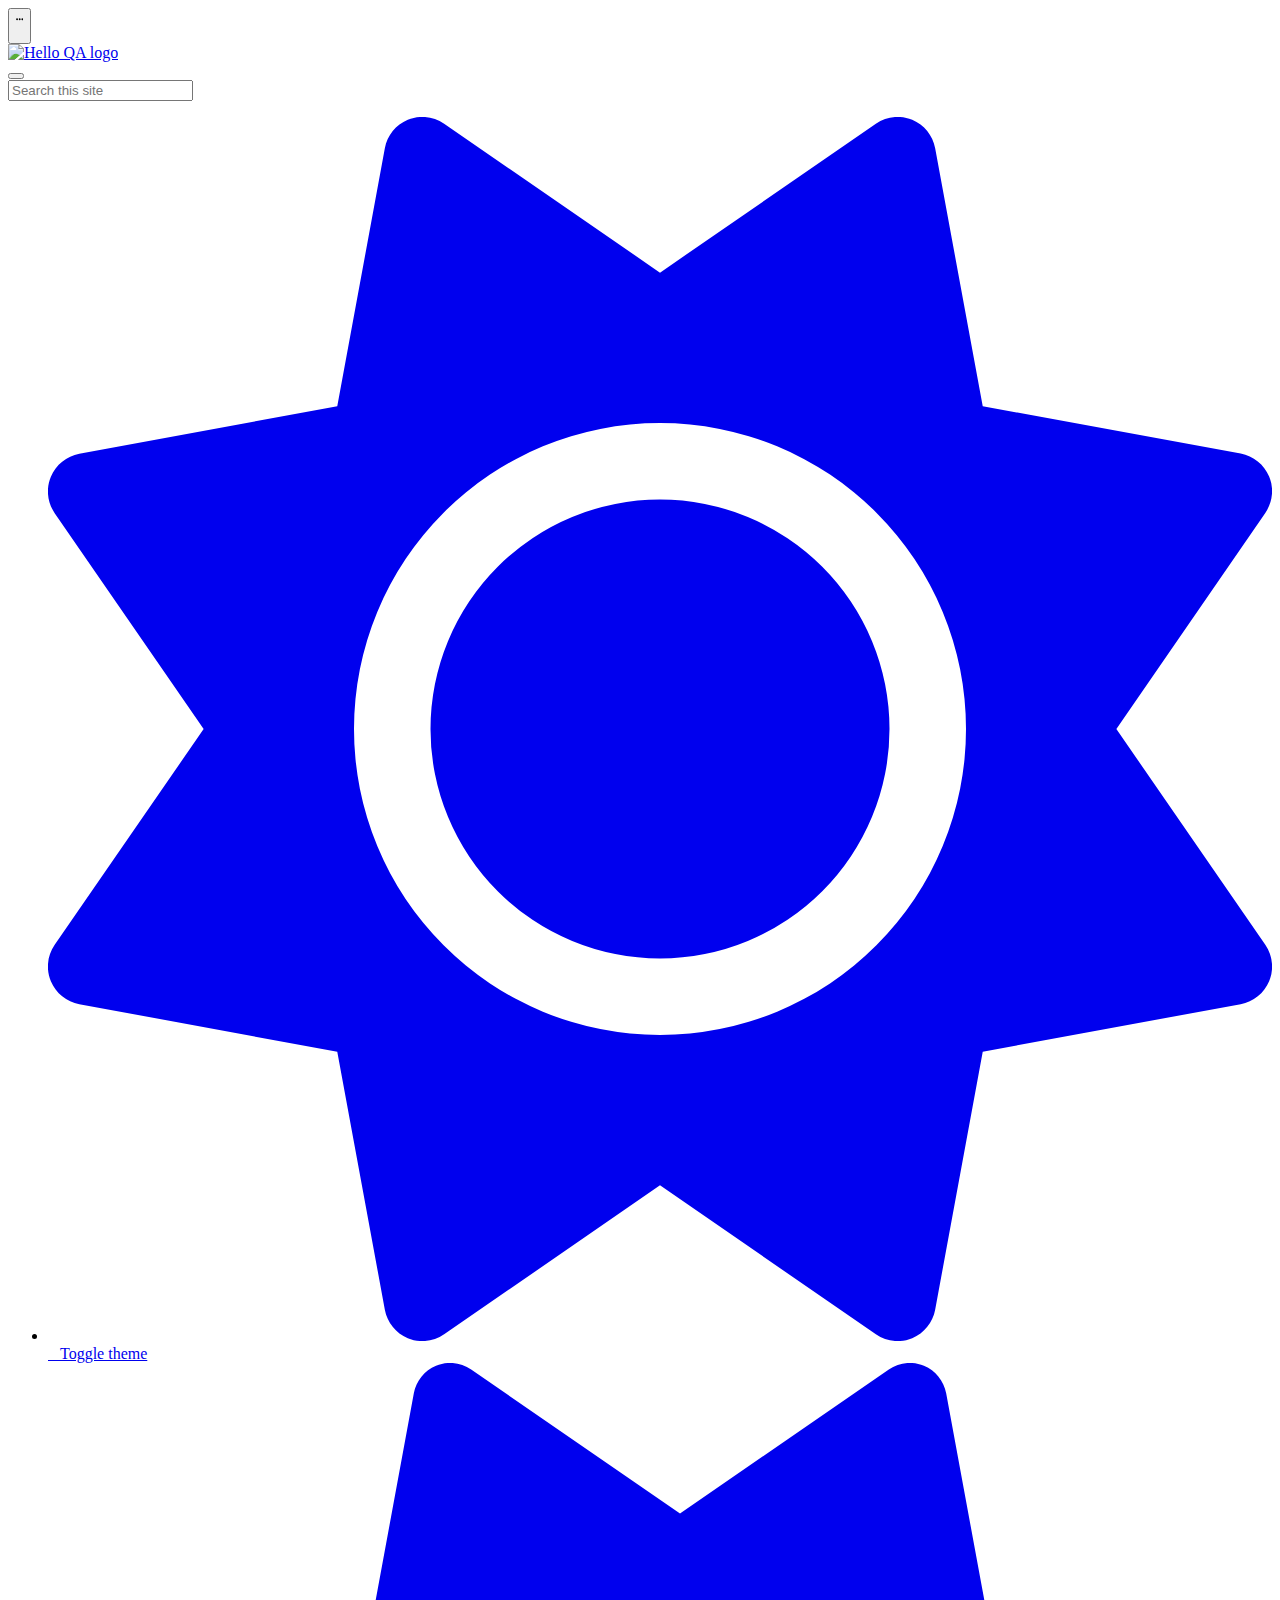
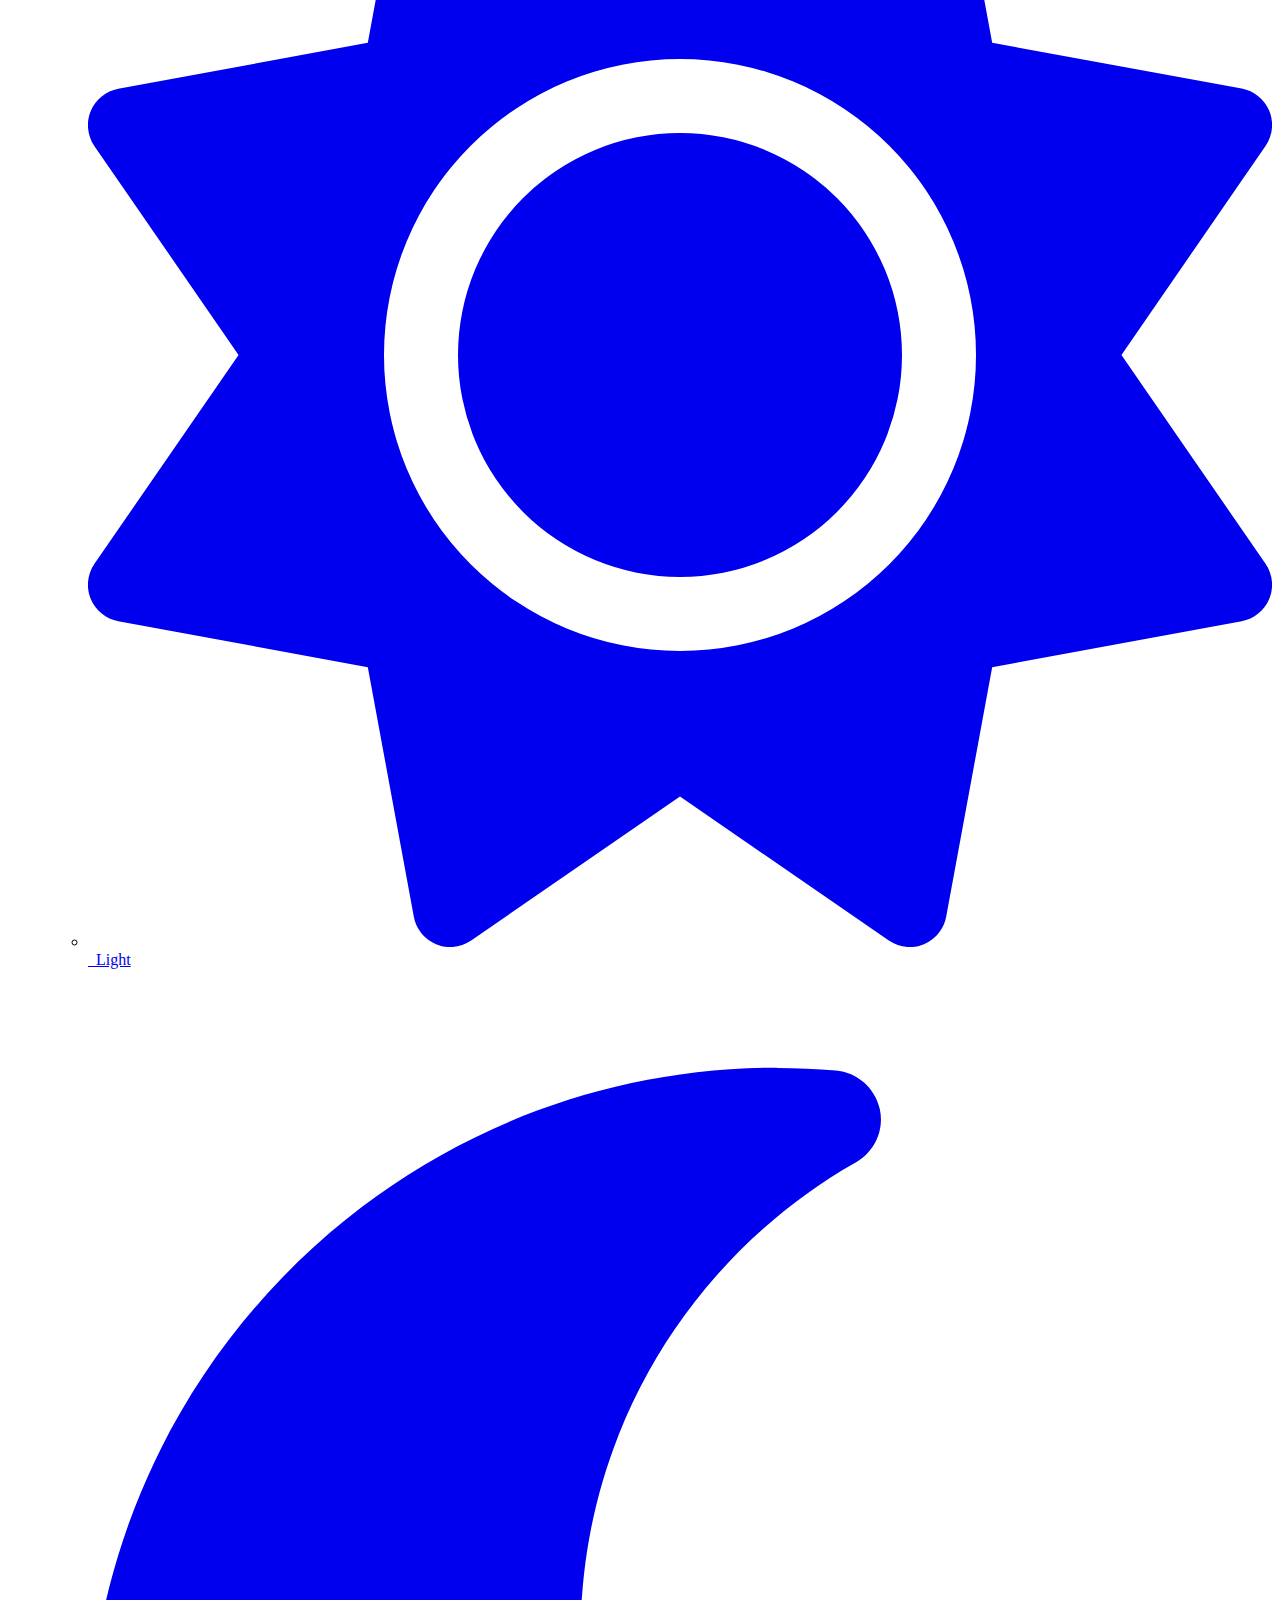
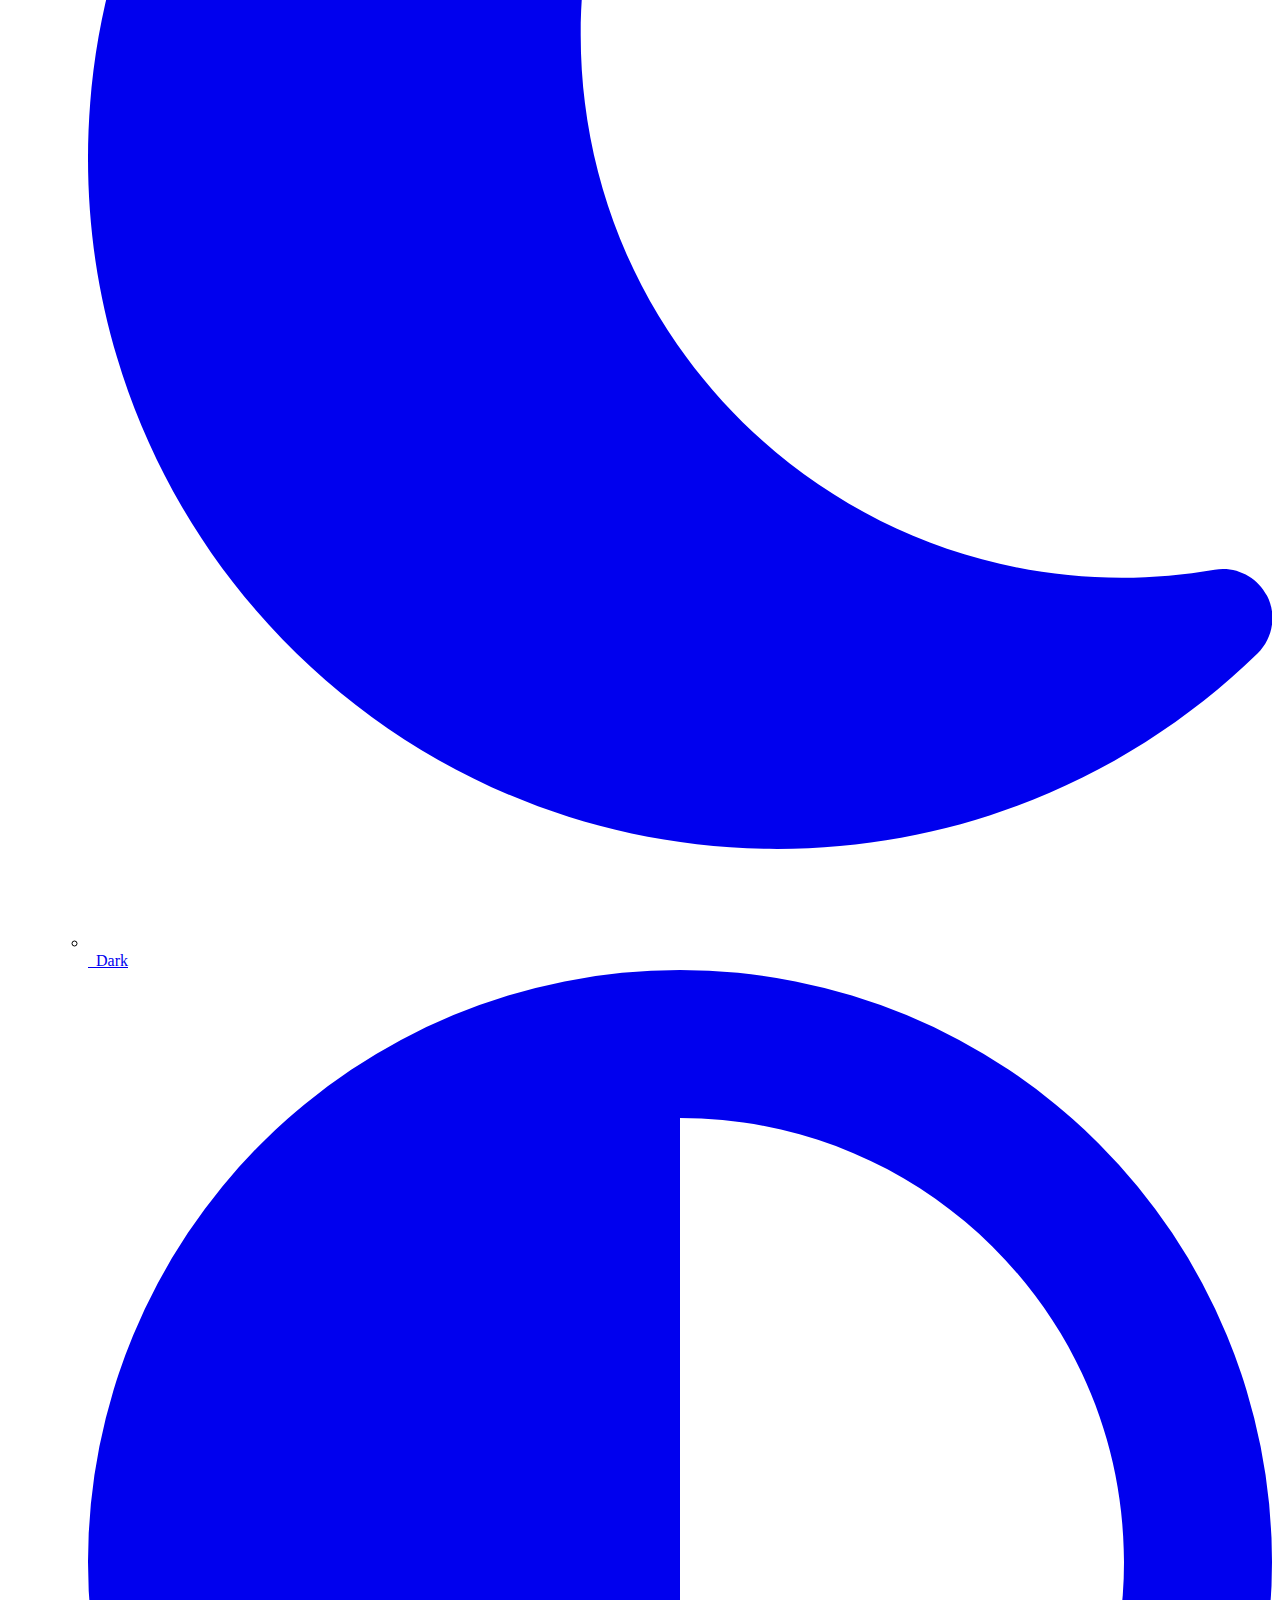
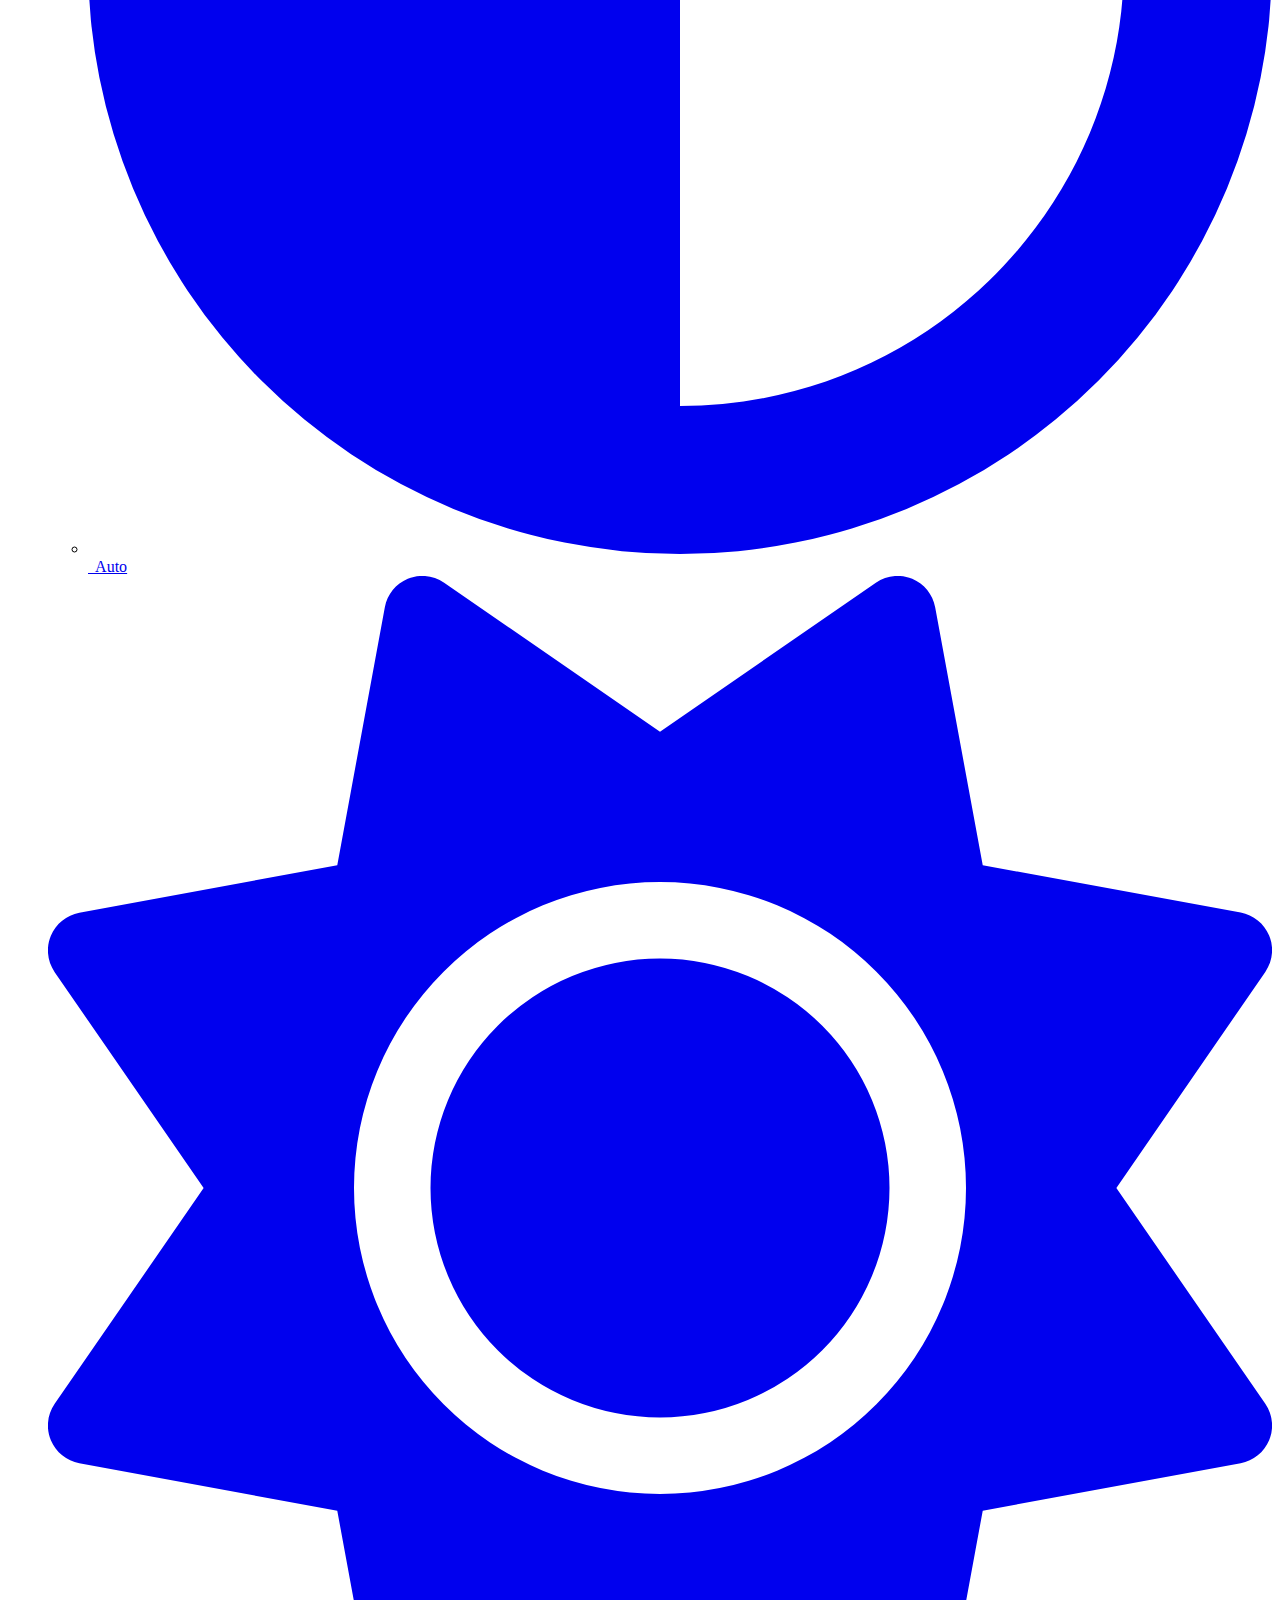
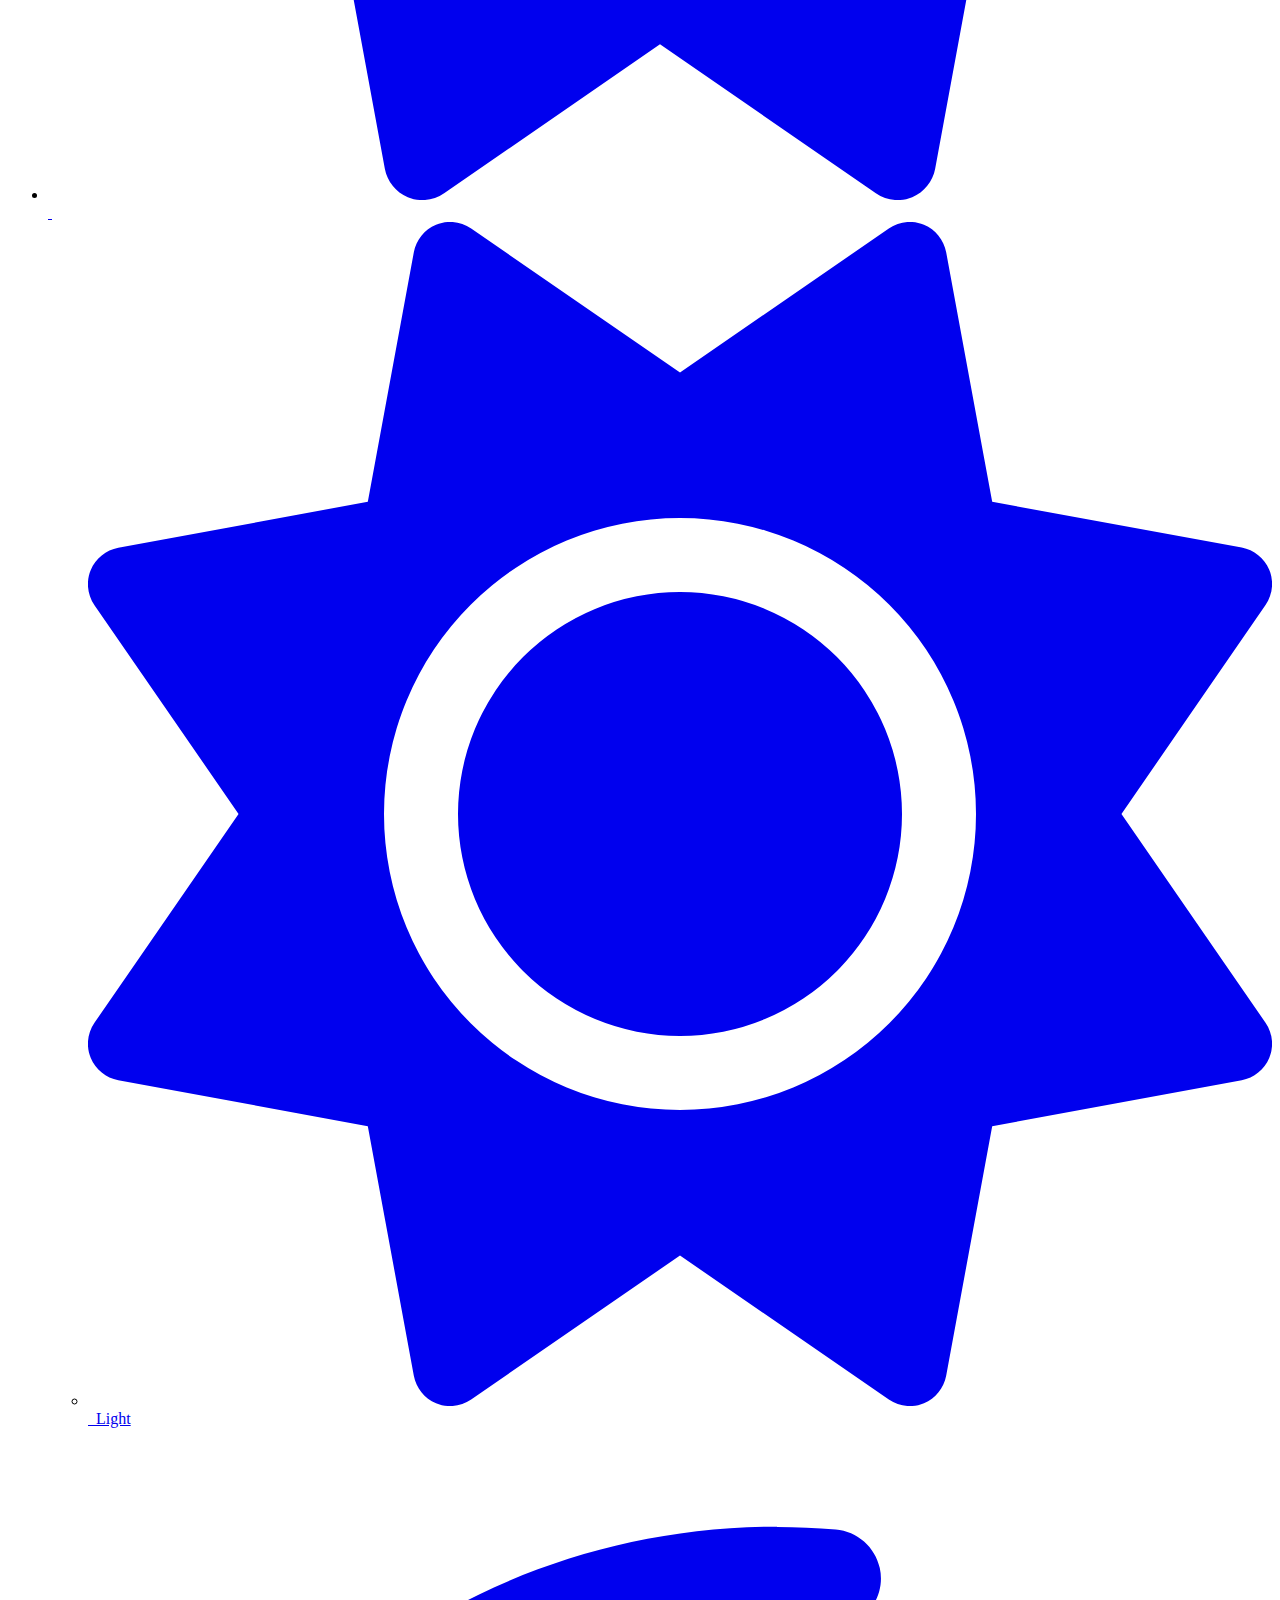
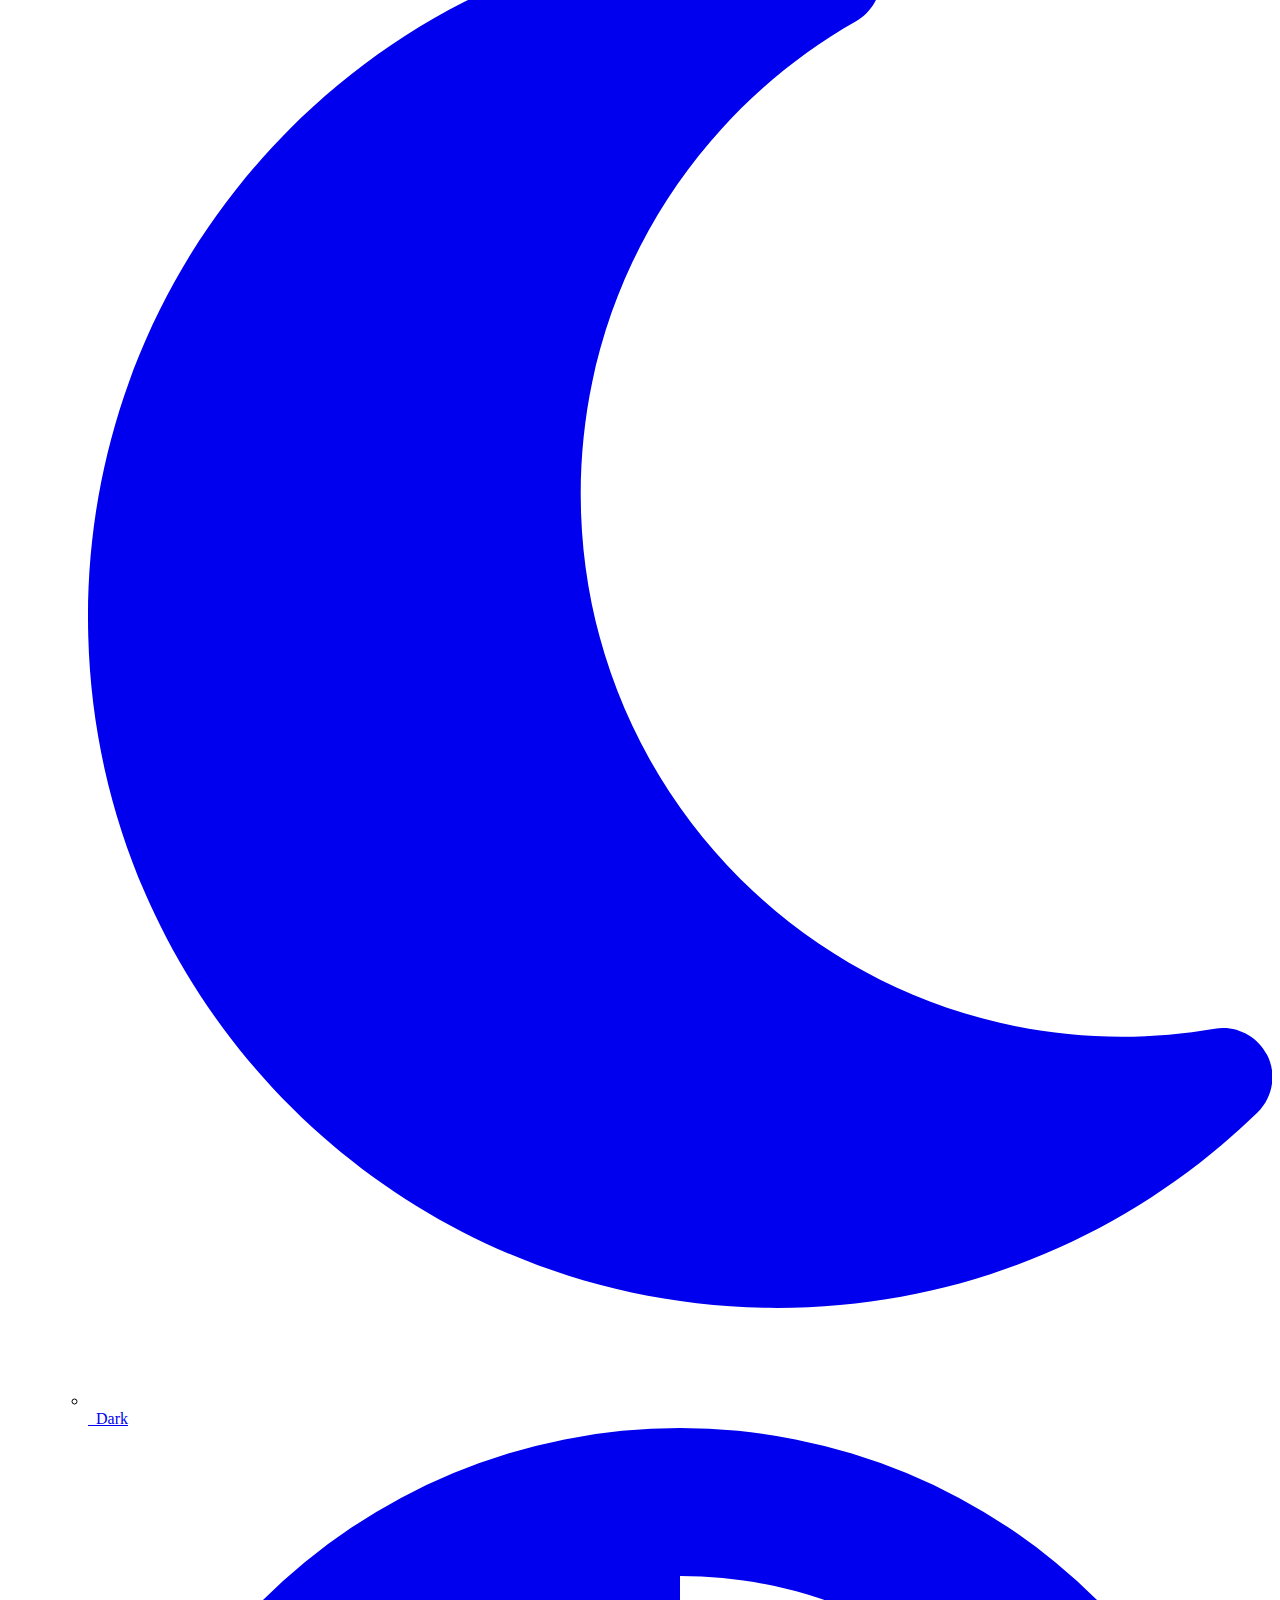
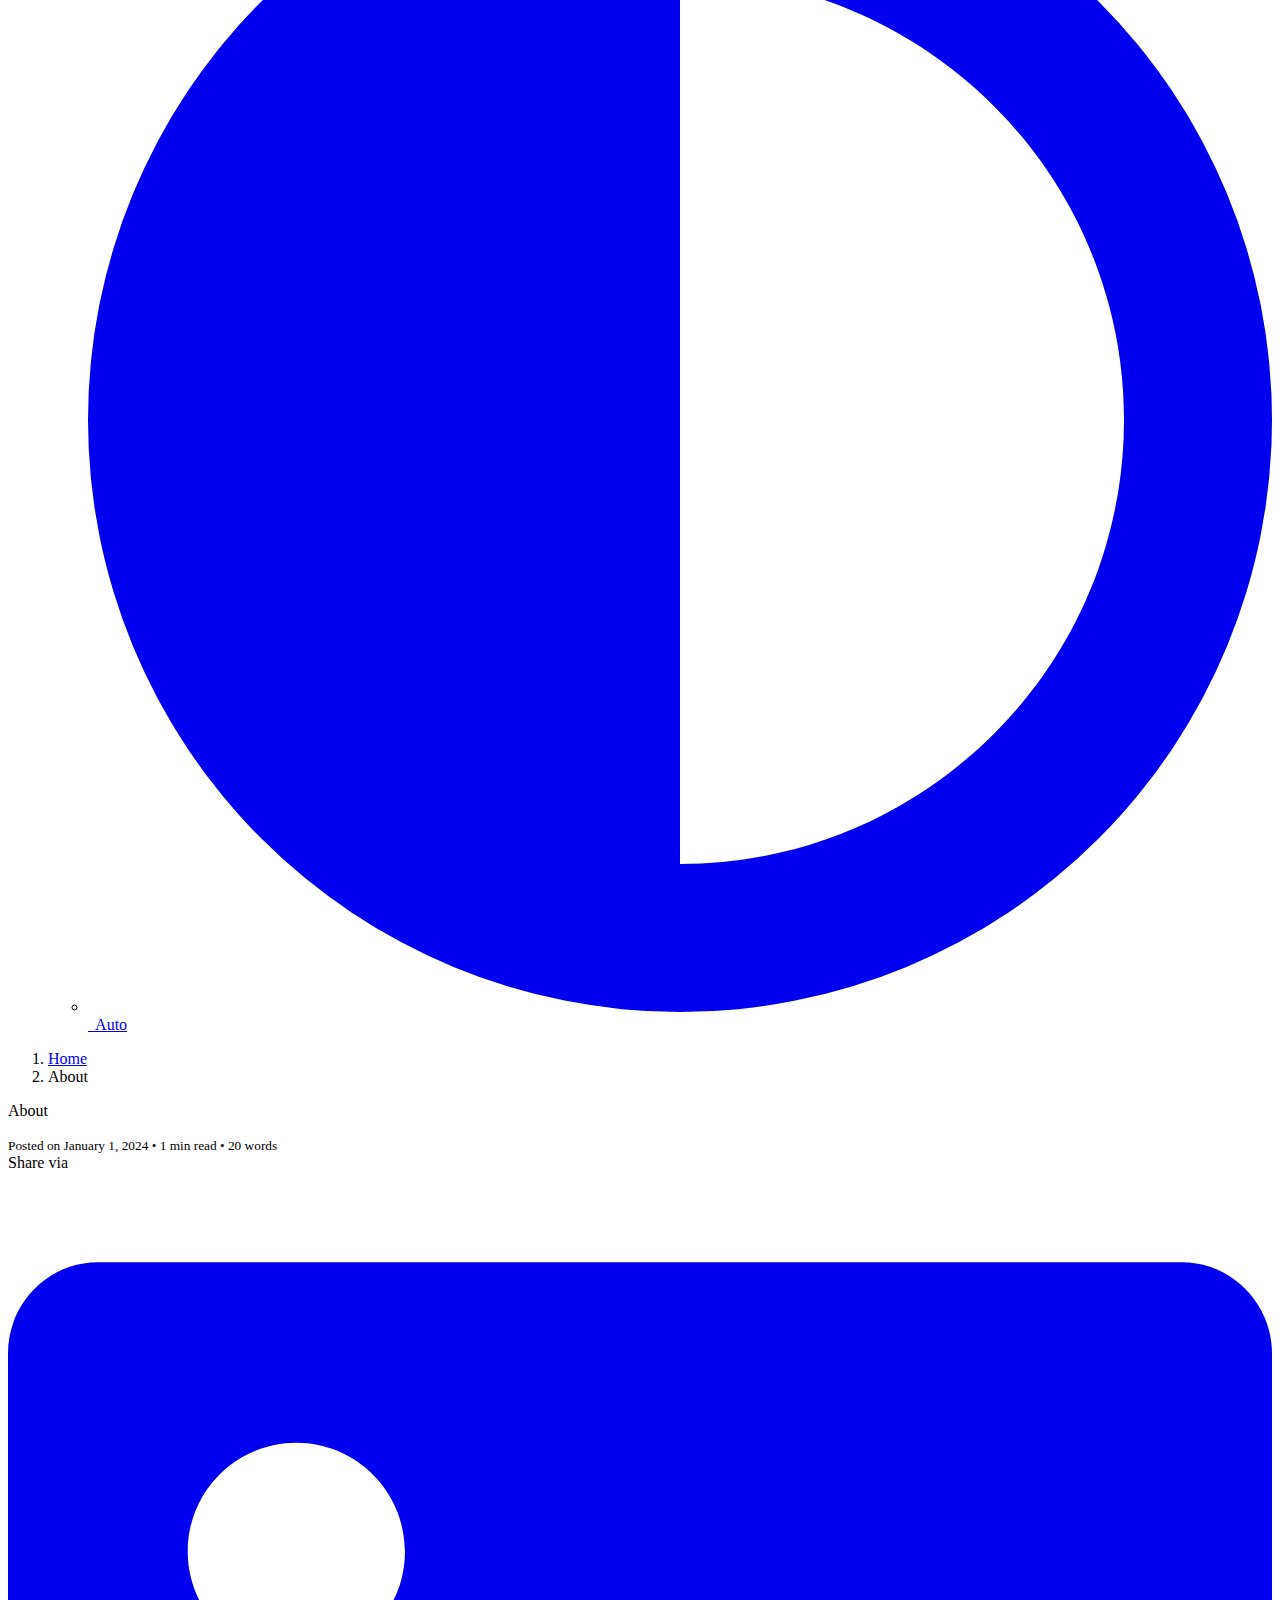
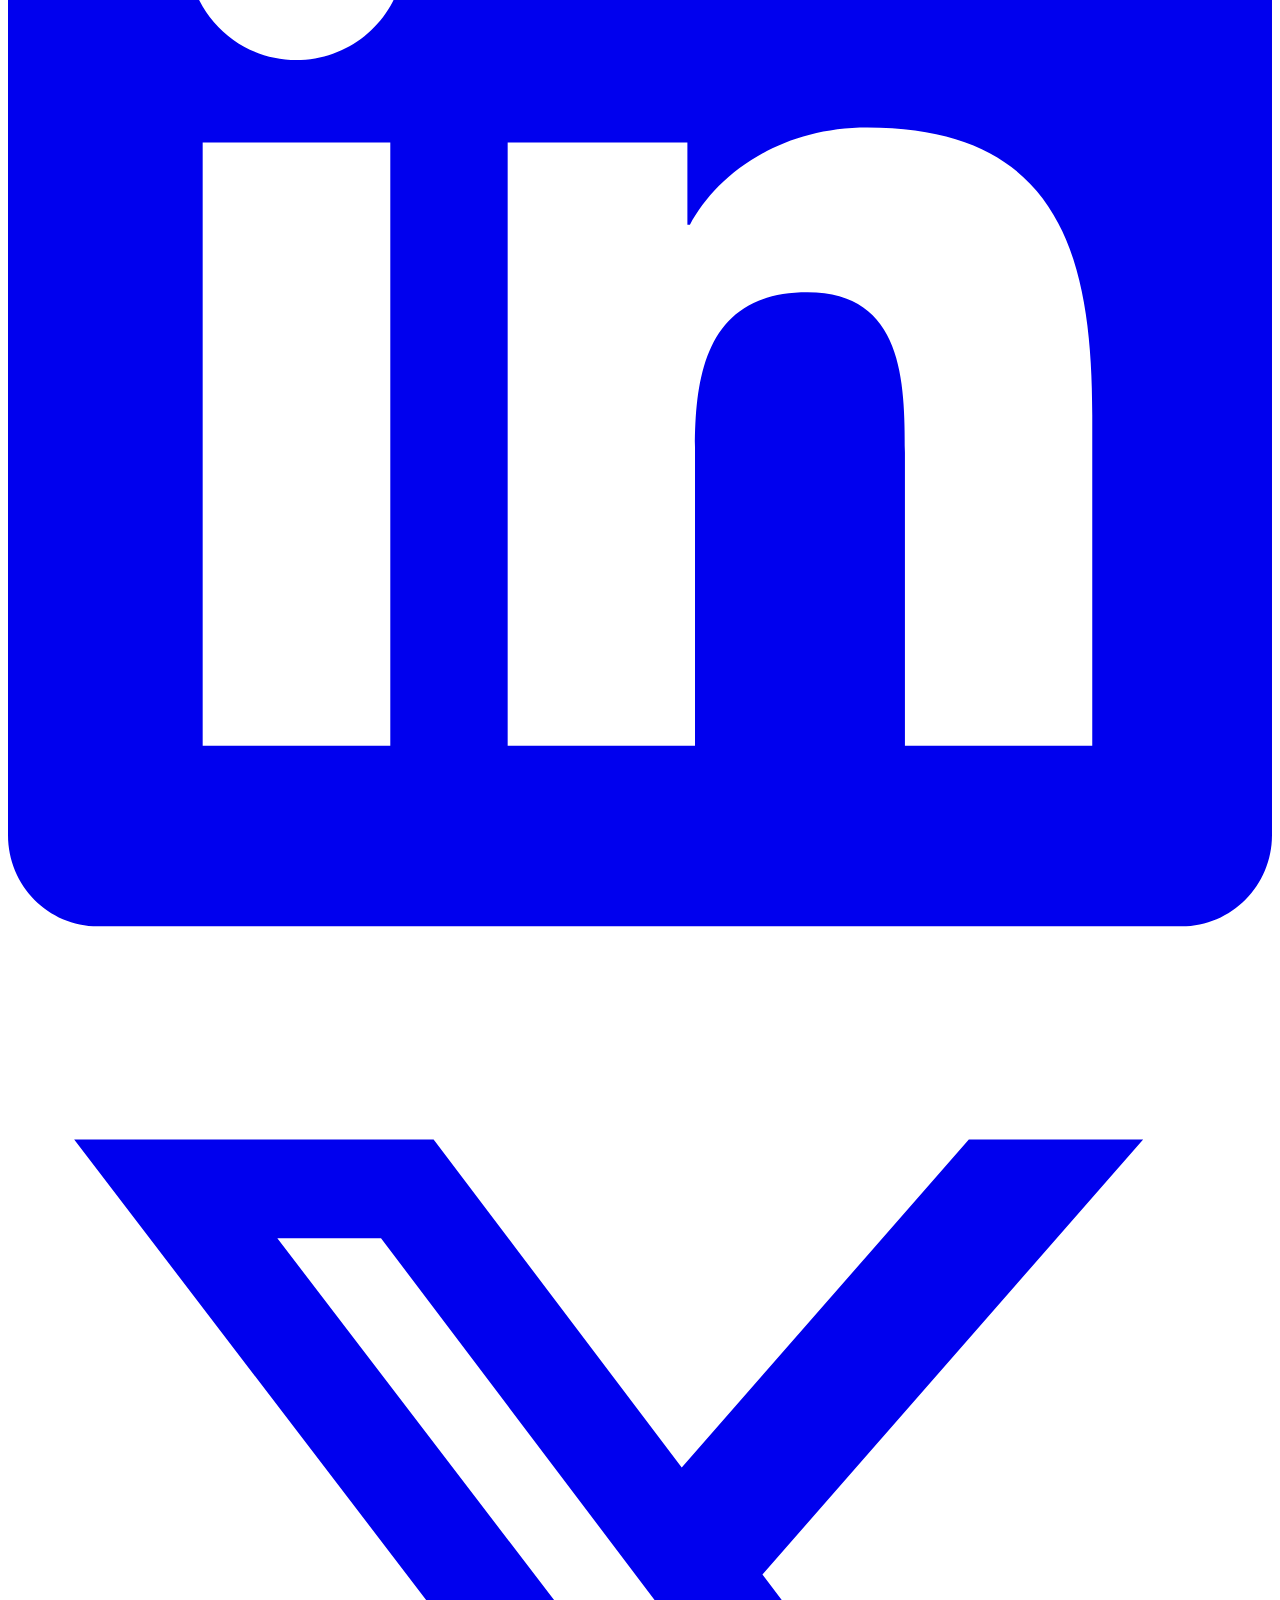
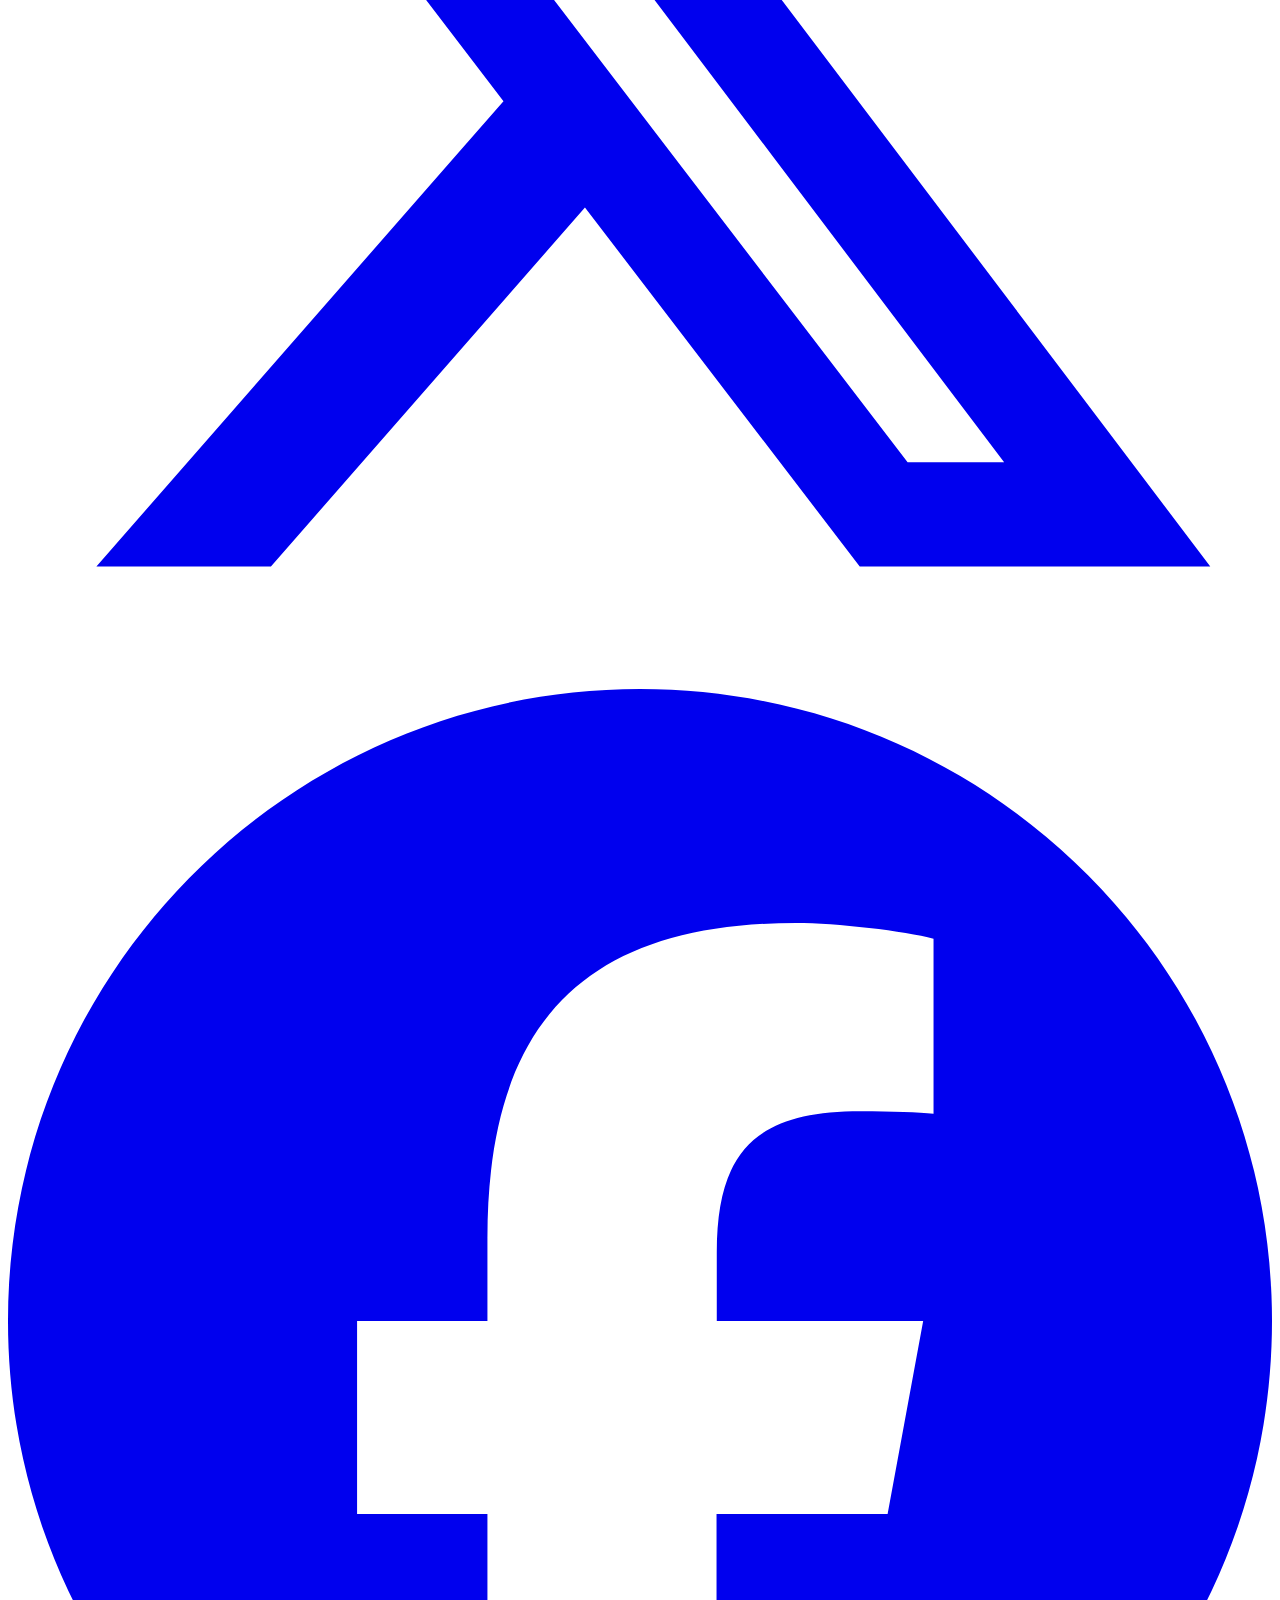
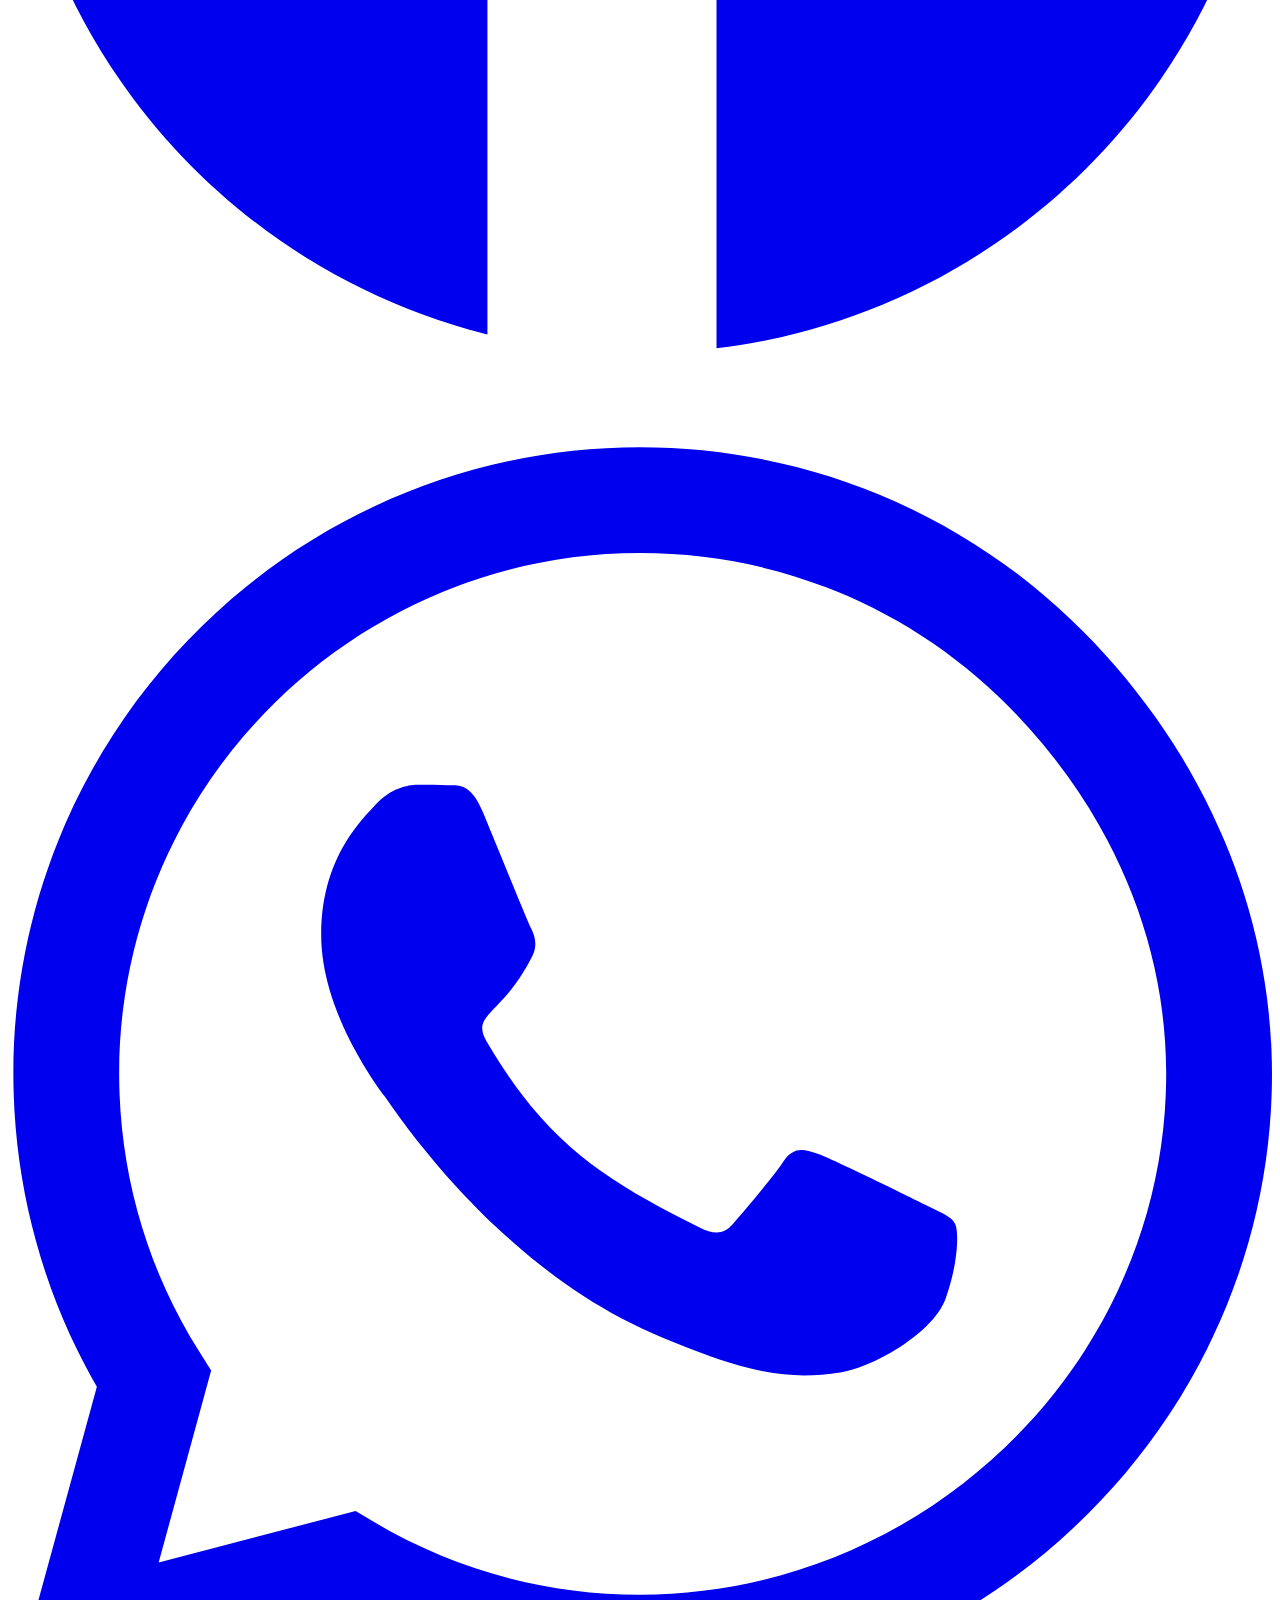
==== commit ae80d3f5: "commit changes" ====
--- a/public/about/index.html
+++ b/public/about/index.html
@@ -2,14 +2,14 @@
 
 <!doctype html>
 <html lang="en" class="no-js">
-    <head>
+    <head><script src="/livereload.js?mindelay=10&amp;v=2&amp;port=1313&amp;path=livereload" data-no-instant defer></script>
         
     <meta charset="utf-8">
     <meta name="viewport" content="width=device-width, initial-scale=1">
     <meta name="generator" content="Hugo 0.123.0">
     
 
-<link rel="stylesheet" href="/css/main.min.c5782df184c7c4540f7dbdfa39f67d8ecf8340154d0c3f08061e48fb71fdb5e4.css" integrity="sha256-xXgt8YTHxFQPfb36OfZ9js+DQBVNDD8IBh5I+3H9teQ=" crossorigin="anonymous">
+<link rel="stylesheet" href="/css/main.css">
 
 
 
@@ -22,17 +22,17 @@
   <title>Hello QA - About</title>
     <meta name="description" content="Hinode is a clean documentation and blog theme for your Hugo site based on Bootstrap 5.">
 
-<link rel="canonical" href="https://example.org/about/">
+<link rel="canonical" href="http://localhost:1313/about/">
 
 <meta property="og:locale" content="en_US">
 <meta property="og:type" content="article">
 <meta property="og:title" content="About">
 <meta property="og:description" content="Hinode is a clean documentation and blog theme for your Hugo site based on Bootstrap 5.">
-<meta property="og:url" content="https://example.org/about/">
+<meta property="og:url" content="http://localhost:1313/about/">
 <meta property="og:site_name" content="Hello QA">
 <meta property="article:published_time" content="2024-01-01T00:00:00+00:00">
     <meta property="article:modified_time" content="2024-01-01T00:00:00+00:00">
-    <meta property="og:image" content="https://example.org/img/cloud-1280x640.jpg">
+    <meta property="og:image" content="http://localhost:1313/img/cloud-1280x640.jpg">
 <meta property="og:image:alt" content="About">
 
 
@@ -42,7 +42,7 @@
 
 <meta name="twitter:title" content="About">
 <meta name="twitter:description" content="Hinode is a clean documentation and blog theme for your Hugo site based on Bootstrap 5.">
-<meta name="twitter:image" content="https://example.org/img/cloud-1280x640.jpg">
+<meta name="twitter:image" content="http://localhost:1313/img/cloud-1280x640.jpg">
 <meta name="twitter:image:alt" content="About">
 
 
@@ -52,16 +52,16 @@
   "@graph": [
     {
       "@type": "Organization",
-        "@id": "https://example.org/#/schema/organization/1",
+        "@id": "http://localhost:1313/#/schema/organization/1",
       "name": "Hinode",
-      "url": "https://example.org/",
+      "url": "http://localhost:1313/",
       "sameAs": [
         , "https://github.com/gethinode/hinode"
         ],
       "image": {
           "@type": "ImageObject",
-          "@id": "https://example.org/#/schema/image/1",
-          "url": "https://example.org/\u003cnil\u003e",
+          "@id": "http://localhost:1313/#/schema/image/1",
+          "url": "http://localhost:1313/\u003cnil\u003e",
           "width": null ,
           "height": null ,
           "caption": "Hinode"
@@ -69,57 +69,57 @@
       },
     {
       "@type": "WebSite",
-      "@id": "https://example.org/#/schema/website/1",
-      "url": "https://example.org/",
+      "@id": "http://localhost:1313/#/schema/website/1",
+      "url": "http://localhost:1313/",
       "name": "Hello QA",
       "description": "Hinode is a clean documentation and blog theme for your Hugo site based on Bootstrap 5.",
       "publisher": {
-          "@id": "https://example.org/#/schema/organization/1"
+          "@id": "http://localhost:1313/#/schema/organization/1"
         }
       },
     {
       "@type": "WebPage",
-      "@id": "https://example.org/about/",
-      "url": "https://example.org/about/",
+      "@id": "http://localhost:1313/about/",
+      "url": "http://localhost:1313/about/",
       "name": "About",
       "description": "我的说明书",
       "isPartOf": {
-        "@id": "https://example.org/#/schema/website/1"
+        "@id": "http://localhost:1313/#/schema/website/1"
       },
       "about": {
-          "@id": "https://example.org/#/schema/organization/1"
+          "@id": "http://localhost:1313/#/schema/organization/1"
         },
       "datePublished": "2024-01-01T00:00:00CET",
       "dateModified": "2024-01-01T00:00:00CET",
       "breadcrumb": {
-        "@id": "https://example.org/about/#/schema/breadcrumb/1"
+        "@id": "http://localhost:1313/about/#/schema/breadcrumb/1"
       },
       "primaryImageOfPage": {
-        "@id": "https://example.org/about/#/schema/image/2"
+        "@id": "http://localhost:1313/about/#/schema/image/2"
       },
       "inLanguage": "en-US",
       "potentialAction": [{
-        "@type": "ReadAction", "target": ["https://example.org/about/"]
+        "@type": "ReadAction", "target": ["http://localhost:1313/about/"]
       }]
     },
     {
       "@type": "BreadcrumbList",
-      "@id": "https://example.org/about/#/schema/breadcrumb/1",
+      "@id": "http://localhost:1313/about/#/schema/breadcrumb/1",
       "name": "Breadcrumbs",
       "itemListElement": [{
         "@type": "ListItem",
         "position":  1 ,
         "item": {
           "@type": "WebPage",
-          "@id": "https://example.org/",
-          "url": "https://example.org/",
+          "@id": "http://localhost:1313/",
+          "url": "http://localhost:1313/",
           "name": "Home"
           }
         },{
         "@type": "ListItem",
         "position":  2 ,
         "item": {
-          "@id": "https://example.org/about/"
+          "@id": "http://localhost:1313/about/"
           }
         }]
     },
@@ -129,9 +129,9 @@
       "@graph": [
         {
           "@type": "ImageObject",
-          "@id": "https://example.org/about/#/schema/image/2",
-          "url": "https://example.org/img/cloud-1280x640.jpg",
-          "contentUrl": "https://example.org/img/cloud-1280x640.jpg",
+          "@id": "http://localhost:1313/about/#/schema/image/2",
+          "url": "http://localhost:1313/img/cloud-1280x640.jpg",
+          "contentUrl": "http://localhost:1313/img/cloud-1280x640.jpg",
           "caption": "About"
         }
       ]
@@ -148,7 +148,7 @@
 
 </head>
 
-    <body><script src="/js/critical.bundle.min.752c5aeda0a4af89d321f071c829e7935376acf94a73d1eacb75f209d54ec3be.js" integrity="sha256-dSxa7aCkr4nTIfBxyCnnk1N2rPlKc9Hqy3XyCdVOw74=" crossorigin="anonymous"></script>
+    <body><script src="/js/critical.bundle.js"></script>
     <div class="d-flex flex-column min-vh-100">
             <div class="d-flex flex-column ">
 
@@ -430,7 +430,7 @@
         
         &bull;
         1&nbsp;min read &bull;
-        19&nbsp;words
+        20&nbsp;words
     </small>
 
 
@@ -454,7 +454,7 @@
 
 
     <a aria-label="Share via LinkedIn"
-        href="https://www.linkedin.com/sharing/share-offsite/?url=https://example.org/about/" class="btn btn-primary  position-relative  btn-social p-0"
+        href="https://www.linkedin.com/sharing/share-offsite/?url=http://localhost:1313/about/" class="btn btn-primary  position-relative  btn-social p-0"
         role="button" >
         <div class="d-flex justify-content-center">
             <div class="my-auto"></div><div class="align-self-center">
@@ -485,7 +485,7 @@
 
 
     <a aria-label="Share via Twitter"
-        href="https://twitter.com/home?status=https://example.org/about/" class="btn btn-primary  position-relative  btn-social p-0"
+        href="https://twitter.com/home?status=http://localhost:1313/about/" class="btn btn-primary  position-relative  btn-social p-0"
         role="button" >
         <div class="d-flex justify-content-center">
             <div class="my-auto"></div><div class="align-self-center">
@@ -516,7 +516,7 @@
 
 
     <a aria-label="Share via Facebook"
-        href="https://www.facebook.com/sharer.php?u=https://example.org/about/" class="btn btn-primary  position-relative  btn-social p-0"
+        href="https://www.facebook.com/sharer.php?u=http://localhost:1313/about/" class="btn btn-primary  position-relative  btn-social p-0"
         role="button" >
         <div class="d-flex justify-content-center">
             <div class="my-auto"></div><div class="align-self-center">
@@ -547,7 +547,7 @@
 
 
     <a aria-label="Share via WhatsApp"
-        href="whatsapp://send?text=About%20https://example.org/about/" class="btn btn-primary  position-relative  btn-social p-0"
+        href="whatsapp://send?text=About%20http://localhost:1313/about/" class="btn btn-primary  position-relative  btn-social p-0"
         role="button" >
         <div class="d-flex justify-content-center">
             <div class="my-auto"></div><div class="align-self-center">
@@ -593,7 +593,7 @@
 
 
     <a aria-label="Share via email"
-        href="#!" data-toast-target="toast-message-email-4" data-clipboard="https://example.org/about/" class="btn btn-primary  position-relative  btn-social p-0"
+        href="#!" data-toast-target="toast-message-email-4" data-clipboard="http://localhost:1313/about/" class="btn btn-primary  position-relative  btn-social p-0"
         role="button" >
         <div class="d-flex justify-content-center">
             <div class="my-auto"></div><div class="align-self-center">
@@ -845,7 +845,8 @@
 <p>完善的质量保障流程 <br>
 自动化和资损防控建设 <br>
 测试环境的搭建，优化，巡检，监控 <br>
-测试效能建设，流程优化，提效工具建设，持续测试平台，性能测试工具</p>
+测试效能建设，流程优化，提效工具建设，持续测试平台，性能测试工具<br>
+我的邮箱：xhddxiin@gmail.com</p>
 
 
 
@@ -927,7 +928,7 @@
     <div class="toast-body">Code copied to clipboard</div>
 </div>
 </div>
-<script src="/js/main.bundle.min.9da015af00e50970058ea65cb173ca8ea103379140e25c00c189068bee9d2e35.js" integrity="sha256-naAVrwDlCXAFjqZcsXPKjqEDN5FA4lwAwYkGi&#43;6dLjU=" crossorigin="anonymous" async></script>
+<script src="/js/main.bundle.js" async></script>
     
 
     
